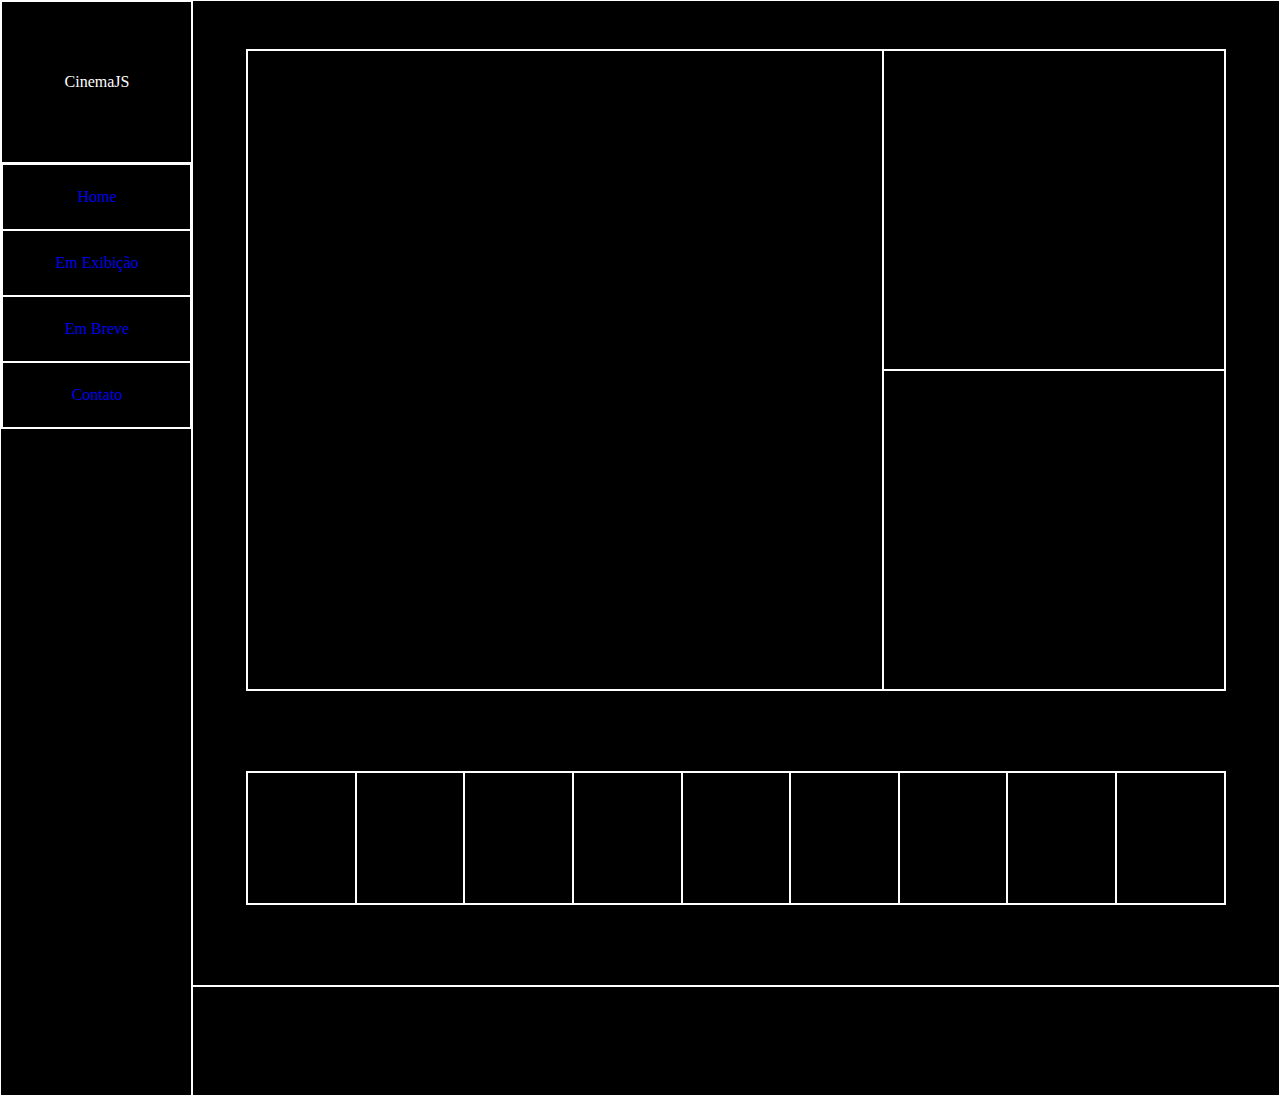
==== index.html @ 4b7ba37e "task-002/1:feat: Creation of index, styling initial layout" ====
<!DOCTYPE html>
<html lang="pt-br">
<head>
    <meta charset="UTF-8">
    <meta http-equiv="X-UA-Compatible" content="IE=edge">
    <meta name="viewport" content="width=device-width, initial-scale=1.0">
    <title>Home | Cinema</title>
    <link rel="stylesheet" href="./app/assets/css/base/reset.css">
    <link rel="stylesheet" href="./app/assets/css/base/style.css">
    <link rel="stylesheet" href="./app/assets/css/header.css">
    <link rel="stylesheet" href="./app/assets/css/main.css">
    <link rel="stylesheet" href="./app/assets/css/footer.css">
</head>
<body>
    <header class="cabecalho container">
        <h1 class="cabecalho__titulo container">CinemaJS</h1>
        <nav class="cabecalho__menu container">
            <a class="cabecalho__menu--item container" href="#">Home</a>
            <a class="cabecalho__menu--item container" href="#">Em Exibição</a>
            <a class="cabecalho__menu--item container" href="#">Em Breve</a>
            <a class="cabecalho__menu--item container" href="#">Contato</a>
        </nav>
    </header>
    <main class="principal container">
        <section class="principal__destaques container">
                <a class="principal__destaques--filme container" href="#"></a>
                <a class="principal__destaques--filme container" href="#"></a>
                <a class="principal__destaques--filme container" href="#"></a>
        </section>
        <section class="principal__exibicao container">
            <a class="principal__exibicao--filme container" href="#"></a>
            <a class="principal__exibicao--filme container" href="#"></a>
            <a class="principal__exibicao--filme container" href="#"></a>
            <a class="principal__exibicao--filme container" href="#"></a>
            <a class="principal__exibicao--filme container" href="#"></a>
            <a class="principal__exibicao--filme container" href="#"></a>
            <a class="principal__exibicao--filme container" href="#"></a>
            <a class="principal__exibicao--filme container" href="#"></a>
            <a class="principal__exibicao--filme container" href="#"></a>
        </section>
        <section class="principal__promocao">
        </section>
        <section class="principal__marketing">

        </section>
    </main>
    <footer class="rodape container">

    </footer>
</body>
</html>
---- app/assets/css/base/style.css ----
:root {

    
}

.container {
    border: 1px solid white;
}

body {

    display: grid;
    grid-template-areas: 
        "cabecalho""pagina"
        "rodape"
    ;

    grid-template-rows: 90% 10%;
    grid-template-columns: 15% 85%;

    width: 100vw;
    height: 100%;

    color: white;
    background: black;
}
---- app/assets/css/header.css ----
.cabecalho {

    grid-area: cabecalho;
    grid-column: 1 / 2;
    grid-row: 1 / 3;

    display: flex;
    flex-direction: column;
}

    .cabecalho__titulo {

        display: flex;
        align-items: center;
        justify-content: center;

        width: 100%;
        height: 10rem;
    }

    .cabecalho__menu {

        display: flex;
        flex-direction: column;
    }

        .cabecalho__menu--item {
            
            display: flex;
            align-items: center;
            justify-content: center;
            
            width: 100%;
            height: 4rem;

            text-decoration: none;
        }
---- app/assets/css/main.css ----
.principal {

    display: flex;
    align-items: center;
    flex-direction: column;

    grid-area: pagina;
    
    grid-column: 2 / 3; 
    grid-row: 1 / 2;

    padding-top: 3rem;
}

    .principal__destaques {

        display: grid;
        grid-template-columns: 65% 35%;
        grid-template-rows: 20rem 20rem;

        margin-bottom: 5rem;
        width: 90%;
    }

        .principal__destaques--filme:nth-child(1) {
            grid-column: 1 / 2;
            grid-row: 1 / 4;

        }

    .principal__exibicao {
        
        display: flex;

        margin-bottom: 5rem;
        width: 90%;
        height: 15rem;
    }

        .principal__exibicao--filme {

            width: 15%;
        }
---- app/assets/css/footer.css ----
.rodape {

    grid-area: rodape;
    grid-column: 2 / 3;
    grid-row: 2 / 3;
}
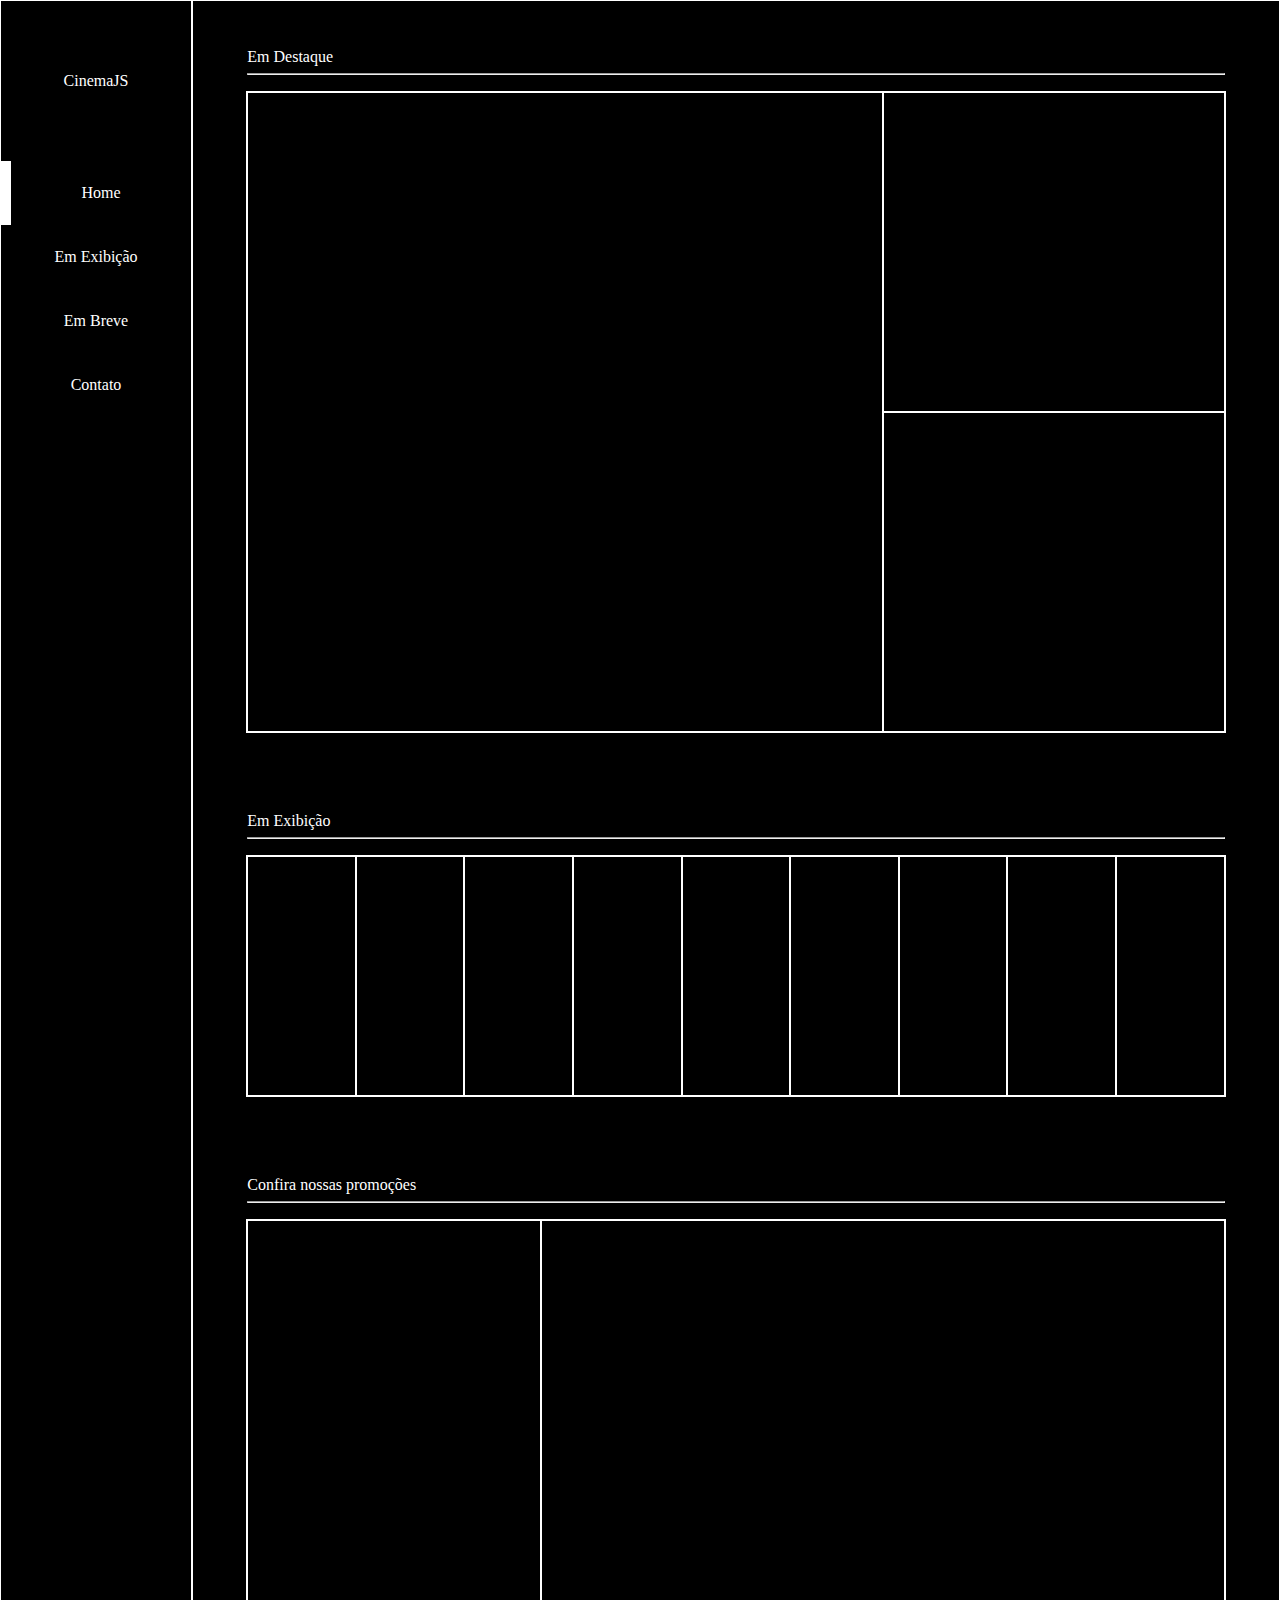
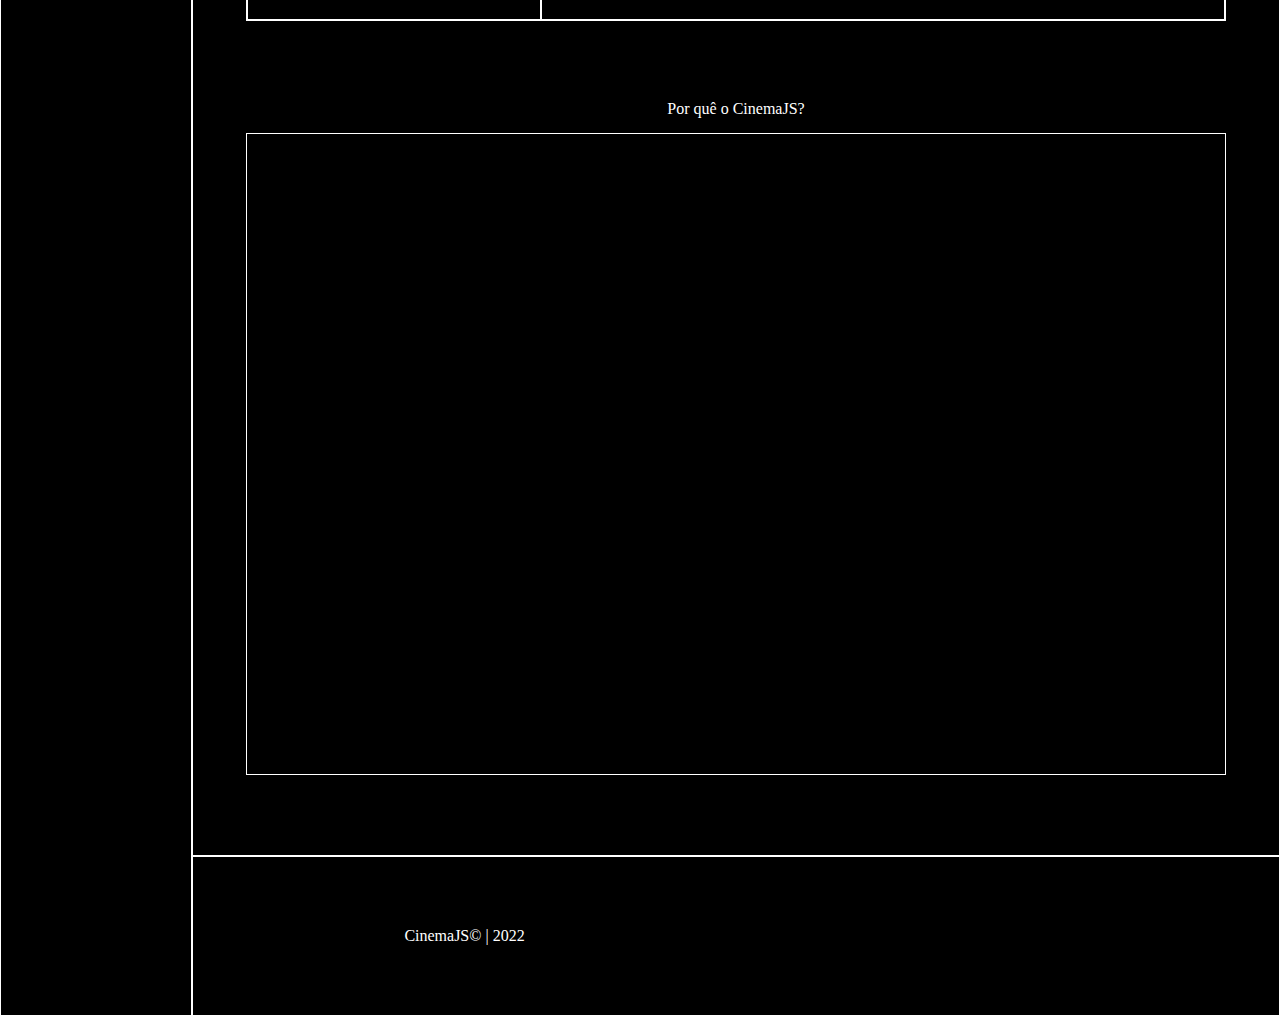
==== commit c09dabad: "task-002/2:feat: Finishing initial layout" ====
--- a/index.html
+++ b/index.html
@@ -13,20 +13,28 @@
 </head>
 <body>
     <header class="cabecalho container">
-        <h1 class="cabecalho__titulo container">CinemaJS</h1>
-        <nav class="cabecalho__menu container">
-            <a class="cabecalho__menu--item container" href="#">Home</a>
-            <a class="cabecalho__menu--item container" href="#">Em Exibição</a>
-            <a class="cabecalho__menu--item container" href="#">Em Breve</a>
-            <a class="cabecalho__menu--item container" href="#">Contato</a>
+        <h1 class="cabecalho__titulo">CinemaJS</h1>
+        <nav class="cabecalho__menu">
+            <a class="cabecalho__menu--item  active" href="#">Home</a>
+            <a class="cabecalho__menu--item" href="#">Em Exibição</a>
+            <a class="cabecalho__menu--item" href="#">Em Breve</a>
+            <a class="cabecalho__menu--item" href="#">Contato</a>  
         </nav>
     </header>
     <main class="principal container">
+        <div class="principal__titulo">
+            <h2 class="principal__titulo--titulo">Em Destaque</h2>
+            <hr class="principal__titulo--linha">
+        </div>
         <section class="principal__destaques container">
-                <a class="principal__destaques--filme container" href="#"></a>
-                <a class="principal__destaques--filme container" href="#"></a>
-                <a class="principal__destaques--filme container" href="#"></a>
+            <a class="principal__destaques--filme container" href="#"></a>
+            <a class="principal__destaques--filme container" href="#"></a>
+            <a class="principal__destaques--filme container" href="#"></a>
         </section>
+        <div class="principal__titulo">
+            <h2 class="principal__titulo">Em Exibição</h2>
+            <hr class="principal__linha">
+        </div>
         <section class="principal__exibicao container">
             <a class="principal__exibicao--filme container" href="#"></a>
             <a class="principal__exibicao--filme container" href="#"></a>
@@ -38,14 +46,24 @@
             <a class="principal__exibicao--filme container" href="#"></a>
             <a class="principal__exibicao--filme container" href="#"></a>
         </section>
-        <section class="principal__promocao">
+        <div class="principal__titulo">
+            <h2 class="principal__titulo">Confira nossas promoções</h2>
+            <hr class="principal__linha">
+        </div>
+        <section class="principal__promocao container">
+            <div class="principal__promocao___img container"></div>
+            <div class="principal__promocao___btn container"></div>
         </section>
-        <section class="principal__marketing">
-
+        <div class="principal__titulo">
+            <h2 class="principal__titulo centralizado">Por quê o CinemaJS?</h2>
+        </div>
+        <section class="principal__marketing container">
         </section>
     </main>
     <footer class="rodape container">
-
+        <h3 class="rodape__logo">CinemaJS&copy;&nbsp;|&nbsp;2022</h3>
+        <div class="rodape__contatos">
+        </div>
     </footer>
 </body>
 </html>--- a/app/assets/css/base/style.css
+++ b/app/assets/css/base/style.css
@@ -7,15 +7,26 @@
     border: 1px solid white;
 }
 
+.active {
+            
+    border-left: 10px solid white;
+}
+
+.centralizado {
+    margin: 0 auto;
+    text-align: center;
+}
+
 body {
 
     display: grid;
     grid-template-areas: 
-        "cabecalho""pagina"
-        "rodape"
+        "cabecalho"
+                "pagina"
+                "rodape"
     ;
 
-    grid-template-rows: 90% 10%;
+    grid-template-rows: auto 10rem;
     grid-template-columns: 15% 85%;
 
     width: 100vw;
--- a/app/assets/css/header.css
+++ b/app/assets/css/header.css
@@ -34,4 +34,8 @@
             height: 4rem;
 
             text-decoration: none;
+
+            color: white;
+
+            box-sizing: border-box;
         }--- a/app/assets/css/main.css
+++ b/app/assets/css/main.css
@@ -11,6 +11,12 @@
 
     padding-top: 3rem;
 }
+
+    .principal__titulo {
+        
+        width: 90%;
+        margin-bottom: 0.5rem;
+    }
 
     .principal__destaques {
 
@@ -40,4 +46,32 @@
         .principal__exibicao--filme {
 
             width: 15%;
-        }+        }
+
+    .principal__promocao {
+
+        display: flex;
+
+        height: 25rem;
+        width: 90%;
+
+        margin-bottom: 5rem;
+    }
+
+        .principal__promocao___img {
+
+            width: 30%;
+        }
+        
+        .principal__promocao___btn {
+            
+            width: 70%;
+        }
+
+    .principal__marketing {
+
+        width: 90%;
+        height: 40rem;
+
+        margin-bottom: 5rem;
+    }--- a/app/assets/css/footer.css
+++ b/app/assets/css/footer.css
@@ -1,6 +1,17 @@
 .rodape {
+
+    display: flex;
 
     grid-area: rodape;
     grid-column: 2 / 3;
     grid-row: 2 / 3;
-}+}
+
+    .rodape__logo {
+
+        display: flex;
+        align-items: center;
+        justify-content: center;
+        width: 50%;
+        height: 100%;
+    }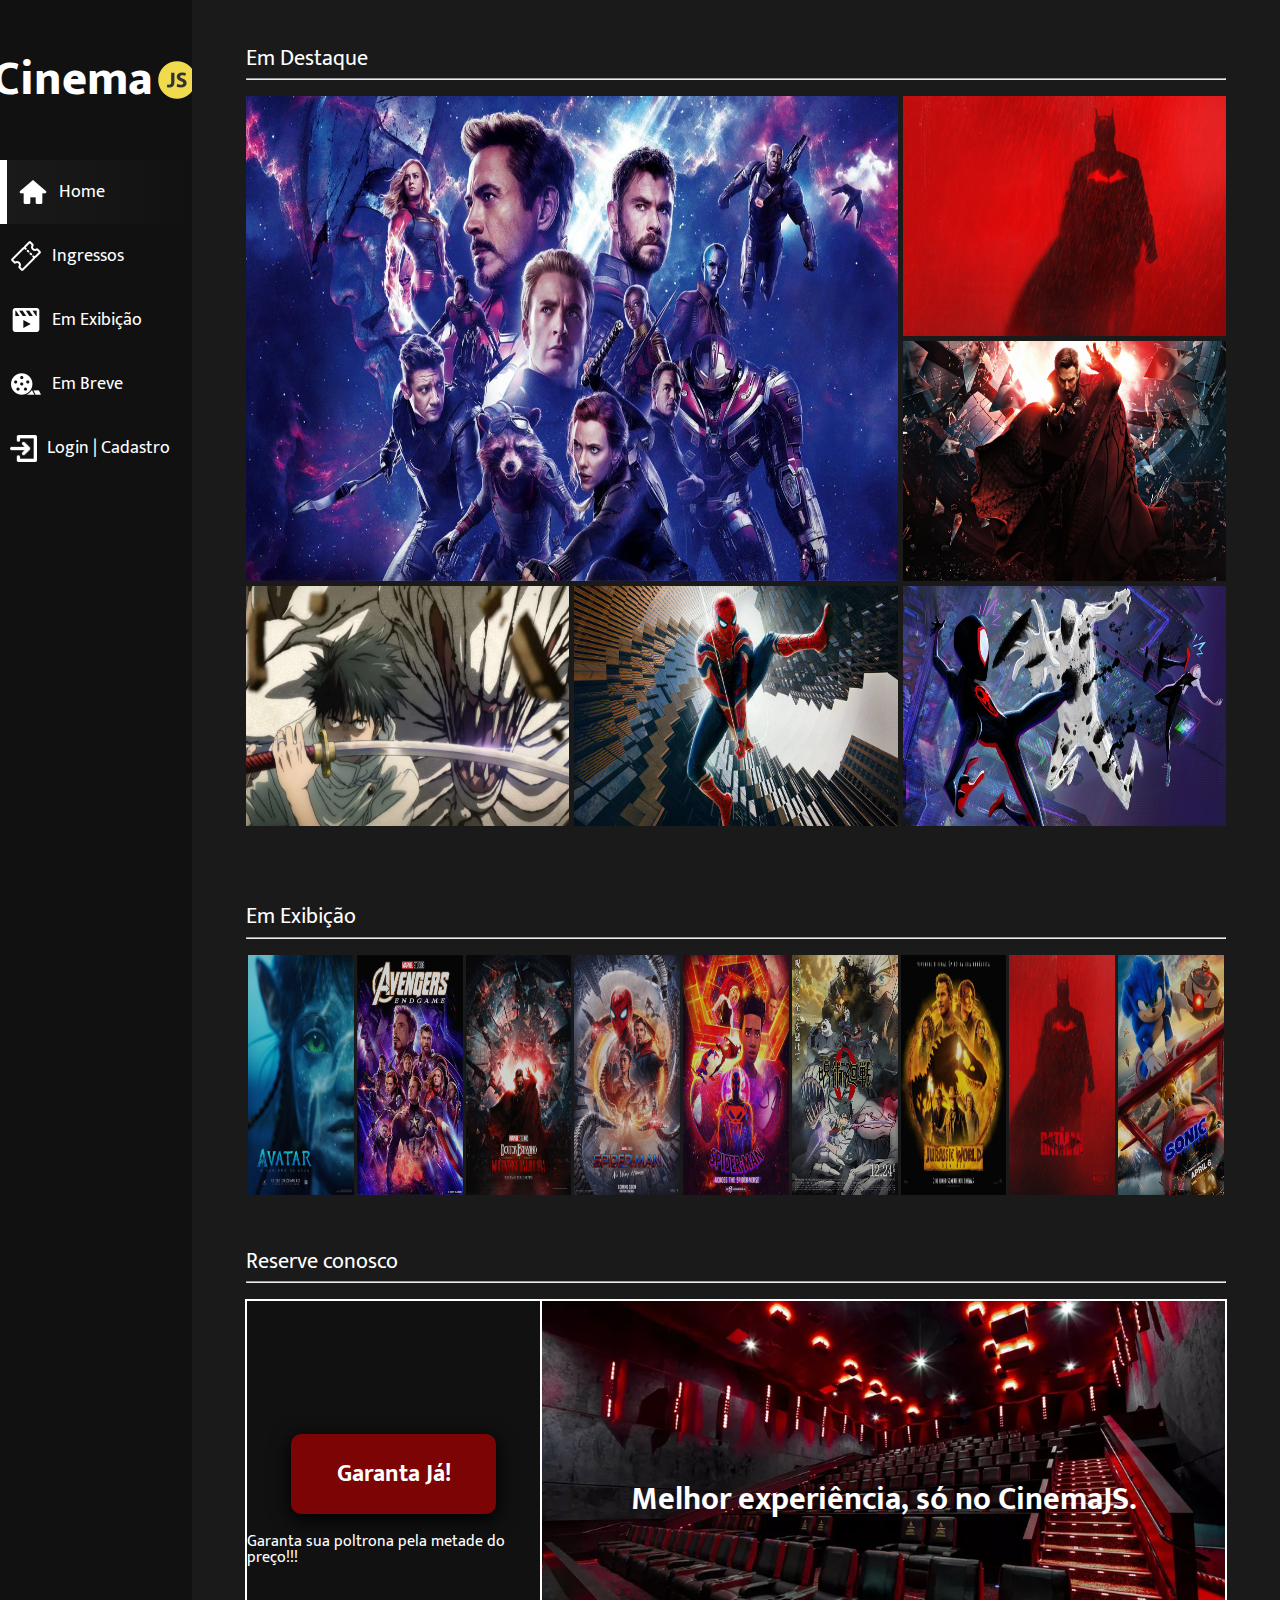
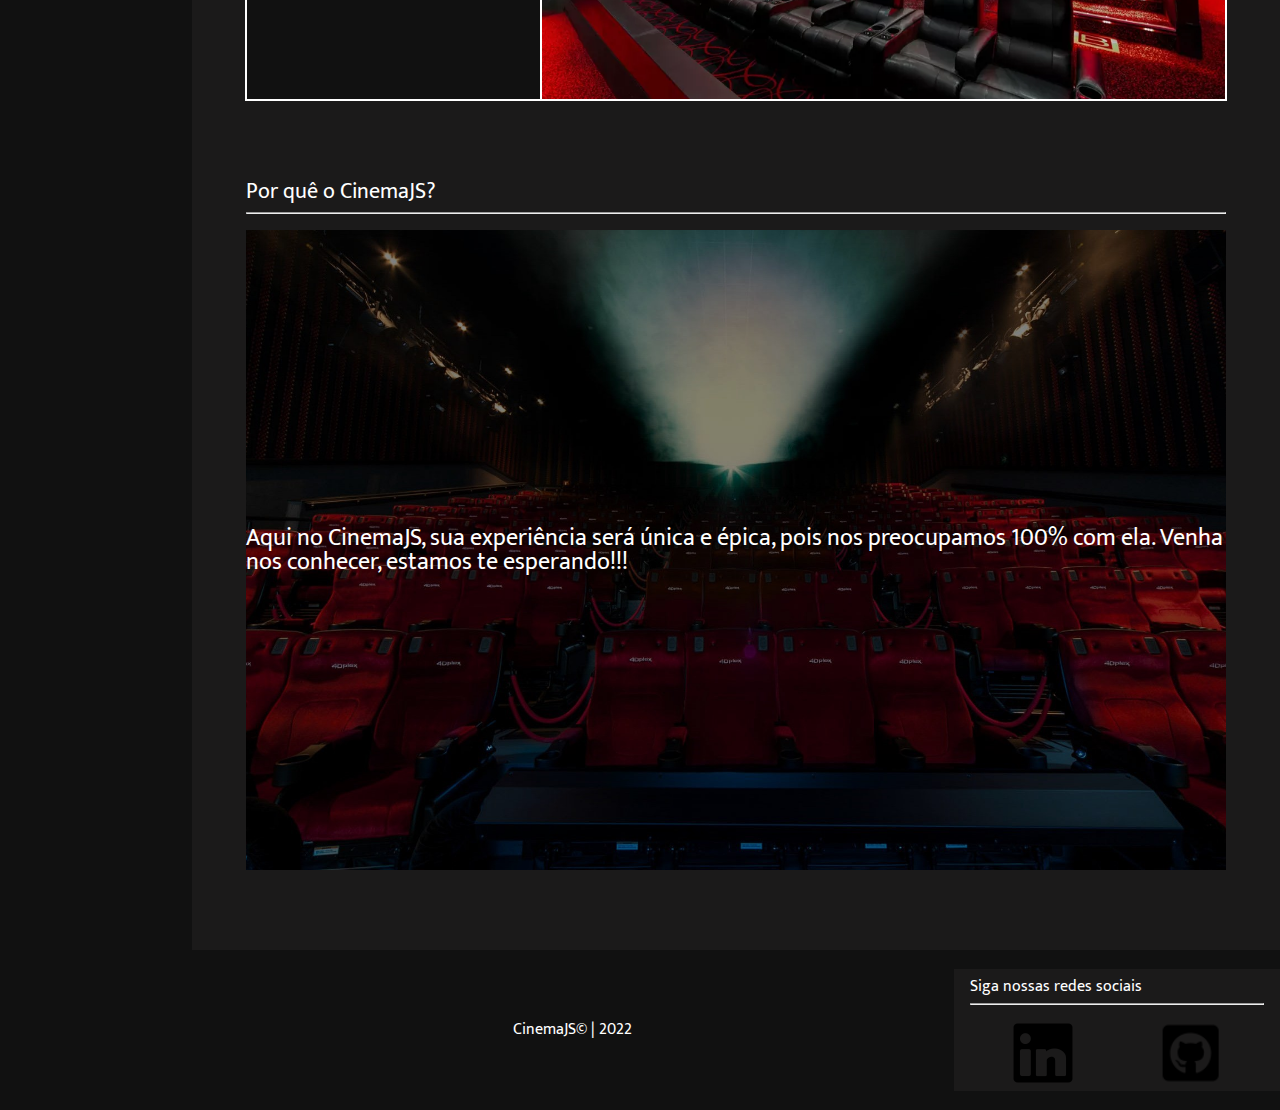
==== commit c545549f: "task-0004:build: using the atomic methodology" ====
--- a/index.html
+++ b/index.html
@@ -4,65 +4,117 @@
     <meta charset="UTF-8">
     <meta http-equiv="X-UA-Compatible" content="IE=edge">
     <meta name="viewport" content="width=device-width, initial-scale=1.0">
-    <title>Home | Cinema</title>
+    <title>Home | CinemaJS</title>
     <link rel="stylesheet" href="./app/assets/css/base/reset.css">
+    <link rel="stylesheet" href="./app/assets/css/base/root.css">
     <link rel="stylesheet" href="./app/assets/css/base/style.css">
     <link rel="stylesheet" href="./app/assets/css/header.css">
     <link rel="stylesheet" href="./app/assets/css/main.css">
     <link rel="stylesheet" href="./app/assets/css/footer.css">
 </head>
 <body>
-    <header class="cabecalho container">
-        <h1 class="cabecalho__titulo">CinemaJS</h1>
+    <header class="cabecalho">
+        <h1 class="cabecalho__titulo">Cinema<img src="app/assets/img/js.png" alt=""></h1>
         <nav class="cabecalho__menu">
-            <a class="cabecalho__menu--item  active" href="#">Home</a>
-            <a class="cabecalho__menu--item" href="#">Em Exibição</a>
-            <a class="cabecalho__menu--item" href="#">Em Breve</a>
-            <a class="cabecalho__menu--item" href="#">Contato</a>  
+            <a class="cabecalho__menu--item active" href="#"><i></i>Home</a>
+            <a class="cabecalho__menu--item" href="./tickets.html"><i></i>Ingressos</a>
+            <a class="cabecalho__menu--item" href="./exhibition.html"><i></i>Em Exibição</a>
+            <a class="cabecalho__menu--item" href="./coming-soon.html"><i></i>Em Breve</a> 
+            <a class="cabecalho__menu--item" href="./login.html"><i></i>Login | Cadastro</a>
         </nav>
     </header>
-    <main class="principal container">
+    <main class="principal">
         <div class="principal__titulo">
             <h2 class="principal__titulo--titulo">Em Destaque</h2>
             <hr class="principal__titulo--linha">
         </div>
-        <section class="principal__destaques container">
-            <a class="principal__destaques--filme container" href="#"></a>
-            <a class="principal__destaques--filme container" href="#"></a>
-            <a class="principal__destaques--filme container" href="#"></a>
+        <section class="principal__destaques">
+            <a class="principal__destaques--filme" href="#">
+                <img src="app/assets/img/banners/Avengers-Endgame-Banner-2.jpeg" alt="">
+            </a>
+            <a class="principal__destaques--filme" href="#">
+                <img src="app/assets/img/banners/the-batman.jpeg" alt="">
+            </a>
+            <a class="principal__destaques--filme" href="#">
+                <img src="app/assets/img/banners/doutor-estranho.jpeg" alt="">
+            </a>
+            <a class="principal__destaques--filme" href="#">
+                <img src="app/assets/img/banners/Jujutsu-Kaisen-0.jpeg" alt="">
+            </a>
+            <a class="principal__destaques--filme" href="#">
+                <img src="app/assets/img/banners/homem-aranha-sem-volta-para-casa.jpeg" alt="">
+            </a>
+            <a class="principal__destaques--filme" href="#">
+                <img src="app/assets/img/banners/ha_atraves.jpeg" alt="">
+            </a>
         </section>
         <div class="principal__titulo">
-            <h2 class="principal__titulo">Em Exibição</h2>
+            <h2 class="principal__titulo--titulo">Em Exibição</h2>
             <hr class="principal__linha">
         </div>
-        <section class="principal__exibicao container">
-            <a class="principal__exibicao--filme container" href="#"></a>
-            <a class="principal__exibicao--filme container" href="#"></a>
-            <a class="principal__exibicao--filme container" href="#"></a>
-            <a class="principal__exibicao--filme container" href="#"></a>
-            <a class="principal__exibicao--filme container" href="#"></a>
-            <a class="principal__exibicao--filme container" href="#"></a>
-            <a class="principal__exibicao--filme container" href="#"></a>
-            <a class="principal__exibicao--filme container" href="#"></a>
-            <a class="principal__exibicao--filme container" href="#"></a>
+        <section class="principal__exibicao">
+            <a class="principal__exibicao--filme" href="#">
+                <img src="app/assets/img/avatar-2.jpeg" alt="">
+            </a>
+            <a class="principal__exibicao--filme" href="#">
+                <img src="app/assets/img/avengers-endgame.jpeg" alt="">
+            </a>
+            <a class="principal__exibicao--filme" href="#">
+                <img src="app/assets/img/doutor-estranho.jpeg" alt="">
+            </a>
+            <a class="principal__exibicao--filme" href="#">
+                <img src="app/assets/img/homem-aranha-sem-volta-para-casa.jpeg" alt="">
+            </a>
+            <a class="principal__exibicao--filme" href="#">
+                <img src="app/assets/img/homem-aranha-atraves.jpeg" alt="">
+            </a>
+            <a class="principal__exibicao--filme" href="#">
+                <img src="app/assets/img/jujutsu-kaisen-0.jpeg" alt="">
+            </a>
+            <a class="principal__exibicao--filme" href="#">
+                <img src="app/assets/img/jurassic-world-dominio.jpeg" alt="">
+            </a>
+            <a class="principal__exibicao--filme" href="#">
+                <img src="app/assets/img/the-batman.jpeg" alt="">
+            </a>
+            <a class="principal__exibicao--filme" href="#">
+                <img src="app/assets/img/sonic-2.jpeg" alt="">
+            </a>
         </section>
         <div class="principal__titulo">
-            <h2 class="principal__titulo">Confira nossas promoções</h2>
+            <h2 class="principal__titulo--titulo">Reserve conosco</h2>
             <hr class="principal__linha">
         </div>
         <section class="principal__promocao container">
-            <div class="principal__promocao___img container"></div>
-            <div class="principal__promocao___btn container"></div>
+            <div class="principal__promocao___btn container">
+                <a class="principal__promocao___btn--btn" href="#">Garanta Já!</a>
+                <p>Garanta sua poltrona pela metade do preço!!!</p>
+            </div>
+            <div class="principal__promocao___img container">
+                <p>Melhor experiência, só no CinemaJS.</p>
+            </div>
         </section>
         <div class="principal__titulo">
-            <h2 class="principal__titulo centralizado">Por quê o CinemaJS?</h2>
+            <h2 class="principal__titulo--titulo centralizado">Por quê o CinemaJS?</h2>
+            <hr class="principal__linha">
         </div>
-        <section class="principal__marketing container">
+        <section class="principal__marketing">
+            <p>
+                Aqui no CinemaJS, sua experiência será única e épica, pois nos preocupamos 100% com ela. Venha nos conhecer, estamos te esperando!!!
+            </p>
         </section>
     </main>
-    <footer class="rodape container">
+    <footer class="rodape">
         <h3 class="rodape__logo">CinemaJS&copy;&nbsp;|&nbsp;2022</h3>
-        <div class="rodape__contatos">
+        <div class="rodape__links">
+            <div class="principal__titulo">
+                <h4 class="principal__titulo--links">Siga nossas redes sociais</h4>
+                <hr class="principal__linha">
+            </div>
+            <div class="rodape__links--links">
+                <a class="rodape__links--icon" href="https://www.linkedin.com/in/lucas-guilherme-ramos-piovesan-21154217b/" target="_blank"></a>
+                <a class="rodape__links--icon" href="https://github.com/LucasGRPiovesan/CinemaJS" target="_blank"></a>
+            </div>
         </div>
     </footer>
 </body>
--- a/app/assets/css/base/root.css
+++ b/app/assets/css/base/root.css
@@ -0,0 +1,15 @@
+@charset "UTF-8";
+
+@import url('https://fonts.googleapis.com/css2?family=Mukta:wght@200;400;700;800&display=swap');
+
+:root {
+
+    --fonte-base: 'Mukta', sans-serif;
+
+    --color-background-base: #1b1a1a; 
+    --color-background-btn-red: #7c0404;
+    --color-background-container: #111111;
+    --color-font-base: #ffffff;
+
+    --shadow-click: 0px 5px 20px 1px #000000;
+}
--- a/app/assets/css/base/style.css
+++ b/app/assets/css/base/style.css
@@ -1,15 +1,11 @@
-:root {
-
-    
-}
-
 .container {
     border: 1px solid white;
 }
 
 .active {
             
-    border-left: 10px solid white;
+    border-left: 7px solid white;
+    background-image: linear-gradient(to right, #1b1a1a, #111111);
 }
 
 .centralizado {
@@ -17,21 +13,52 @@
     text-align: center;
 }
 
+.circle {
+
+    border-radius: 100%;
+}
+
 body {
 
     display: grid;
     grid-template-areas: 
-        "cabecalho"
-                "pagina"
-                "rodape"
+        "cabecalho""pagina"
+                    "rodape"
     ;
 
     grid-template-rows: auto 10rem;
     grid-template-columns: 15% 85%;
 
-    width: 100vw;
+    width: 100%;
     height: 100%;
 
+    font-family: var(--fonte-base);
+    color: var(--color-font-base);
+    background: var(--color-background-base);
+}
+
+input {
+
+    border: none;
+    background: none;
     color: white;
-    background: black;
+    border-bottom: 0.1px solid white;
+    width: 100%;
+    cursor: pointer;
 }
+
+select {
+
+    background: none;
+    color: white;
+    border: none;
+    border-bottom: 1px solid white;
+    width: 50px;
+    font-size: 1rem;
+}
+
+option {
+
+    background: #111111;
+    border: none;
+}
--- a/app/assets/css/header.css
+++ b/app/assets/css/header.css
@@ -6,6 +6,7 @@
 
     display: flex;
     flex-direction: column;
+    background: var(--color-background-container);
 }
 
     .cabecalho__titulo {
@@ -13,6 +14,9 @@
         display: flex;
         align-items: center;
         justify-content: center;
+
+        font-size: 3rem;
+        font-weight: 800;
 
         width: 100%;
         height: 10rem;
@@ -25,17 +29,58 @@
     }
 
         .cabecalho__menu--item {
-            
+
             display: flex;
             align-items: center;
-            justify-content: center;
+            justify-content: flex-start;
             
             width: 100%;
             height: 4rem;
+            font-size: 1.1rem;
 
             text-decoration: none;
 
             color: white;
 
             box-sizing: border-box;
+        }
+
+            .cabecalho__menu--item i {
+
+                filter: invert(100%);
+                margin: 0px 10px;
+            }
+
+            .cabecalho__menu--item:nth-child(1) i {
+
+                content: url('../../assets/img/icons/home_icon.png');
+            }
+
+            .cabecalho__menu--item:nth-child(2) i {
+
+                content: url('../../assets/img/icons/ticket_outline_icon.png');
+                height: 32px;
+            }
+
+            .cabecalho__menu--item:nth-child(3) i {
+
+                content: url('../../assets/img/icons/movie_play_icon.png');
+                height: 32px;
+            }
+
+            .cabecalho__menu--item:nth-child(4) i {
+
+                content: url('../../assets/img/icons/cinema_film_movie_multimedia_video_icon.png');
+            }
+
+            .cabecalho__menu--item:nth-child(5) i {
+
+                content: url('../../assets/img/icons/access_enter_input_login_sign\ in_icon.png');
+                height: 27px;
+            }
+        
+        .cabecalho__menu--item:hover {
+            
+            cursor: pointer;
+            background-image: linear-gradient(to right, var(--color-background-base), var(--color-background-container));
         }--- a/app/assets/css/main.css
+++ b/app/assets/css/main.css
@@ -10,42 +10,106 @@
     grid-row: 1 / 2;
 
     padding-top: 3rem;
+    background: var(--color-background-base);
 }
 
     .principal__titulo {
-        
+                
         width: 90%;
         margin-bottom: 0.5rem;
     }
+    
+        .principal__titulo--titulo {
+        
+            display: flex;
+
+            font-weight: 400;
+            font-size: 1.4rem;
+        }
 
     .principal__destaques {
 
         display: grid;
-        grid-template-columns: 65% 35%;
-        grid-template-rows: 20rem 20rem;
+        grid-template-columns: 33,33% 33,33% 33,33%;
+        grid-template-rows: 15rem 15rem 15rem;
 
+        grid-gap: 5px;
+        
         margin-bottom: 5rem;
         width: 90%;
     }
 
+        .principal__destaques--filme img {
+            
+            width: 100%;
+            height: 100%;
+        }
+
+        .principal__destaques--filme:hover {
+
+            opacity: 0.8;
+        }
+    
         .principal__destaques--filme:nth-child(1) {
+            grid-column: 1 / 3;
+            grid-row: 1 / 3;
+        }
+
+        .principal__destaques--filme:nth-child(2) {
+            grid-column: 3 / 4;
+            grid-row: 1 / 2;
+        }
+
+        .principal__destaques--filme:nth-child(3) {
+            grid-column: 3 / 4;
+            grid-row: 2 / 3;
+        }
+
+        .principal__destaques--filme:nth-child(4) {
             grid-column: 1 / 2;
-            grid-row: 1 / 4;
+            grid-row: 3 / 4;
+        }
 
+        .principal__destaques--filme:nth-child(5) {
+            grid-column: 2 / 3;
+            grid-row: 3 / 4;
+        }
+
+        .principal__destaques--filme:nth-child(6) {
+            grid-column: 3 / 4;
+            grid-row: 3 / 4;
         }
 
     .principal__exibicao {
         
         display: flex;
 
-        margin-bottom: 5rem;
+        margin-bottom: 3.5rem;
         width: 90%;
         height: 15rem;
     }
 
         .principal__exibicao--filme {
 
-            width: 15%;
+            opacity: 0.8;
+            width: 160px;
+            height: 100%;
+            transition: 0.2s ease-in-out;
+
+            margin: 0 1.5px;
+        }
+        
+        .principal__exibicao--filme img {
+            
+            width: 100%;
+            height: 100%;
+        }
+        
+        .principal__exibicao--filme:hover {
+            
+            box-shadow: var(--shadow-click);
+            margin-top: -5px;
+            opacity: 1;
         }
 
     .principal__promocao {
@@ -57,21 +121,72 @@
 
         margin-bottom: 5rem;
     }
+        
+        .principal__promocao___btn {
+
+            display: flex;
+            align-items: center;
+            justify-content: center;
+
+            flex-direction: column;
+            background: var(--color-background-container);
+            
+            width: 30%;
+        }
+
+            .principal__promocao___btn--btn {
+
+                display: flex;
+                align-items: center;
+                justify-content: center;
+
+                text-decoration: none;
+                color: white;
+                background-color: var(--color-background-btn-red);
+                font-weight: 700;
+                font-size: 1.5rem;
+
+                height: 5rem;
+                border-radius: 10px;
+                width: 70%;
+
+                margin-bottom: 20px;
+                box-shadow: var(--shadow-click);
+            }
+            
+            .principal__promocao___btn--btn:hover {
+                
+                margin-top: 1px;
+                box-shadow: 0px 0px 0px 0px;
+            }
 
         .principal__promocao___img {
 
-            width: 30%;
-        }
-        
-        .principal__promocao___btn {
-            
+            display: flex;
+            align-items: center;
+            justify-content: center;
+            font-weight: 700;
+            font-size: 2rem;
+
+            background: url('../img/banner-image-reduzida.jpeg') center/ cover no-repeat;
+
             width: 70%;
         }
 
     .principal__marketing {
 
+        display: flex;
+        align-items: center;
+        justify-content: center;
+
+        background: url('../img/banners/cinemaSobre.jpg') center/ cover no-repeat;
+
         width: 90%;
         height: 40rem;
 
         margin-bottom: 5rem;
-    }+    }
+
+        .principal__marketing p {
+            font-size: 1.5rem;
+        }--- a/app/assets/css/footer.css
+++ b/app/assets/css/footer.css
@@ -5,6 +5,8 @@
     grid-area: rodape;
     grid-column: 2 / 3;
     grid-row: 2 / 3;
+
+    background: var(--color-background-container);
 }
 
     .rodape__logo {
@@ -12,6 +14,41 @@
         display: flex;
         align-items: center;
         justify-content: center;
-        width: 50%;
+        width: 70%;
         height: 100%;
-    }+    }
+
+    .rodape__links {
+
+        align-self: center;
+
+        display: flex;
+        align-items: center;
+        flex-direction: column;
+
+        padding-top: 10px;
+
+        width: 30%;
+        height: 70%;
+        background: #1b1a1a;
+    }
+
+        .rodape__links--links {
+
+            width: 90%;
+
+            display: flex;
+            align-items: center;
+            justify-content: space-around;
+        }
+
+        .rodape__links--icon:nth-child(1) {
+
+            content: url('../../assets/img/linked_media_online_social_icon.png');
+        }
+
+        .rodape__links--icon:nth-child(2) {
+
+            content: url('../../assets/img/github_square_icon.png');
+            height: 4rem;
+        }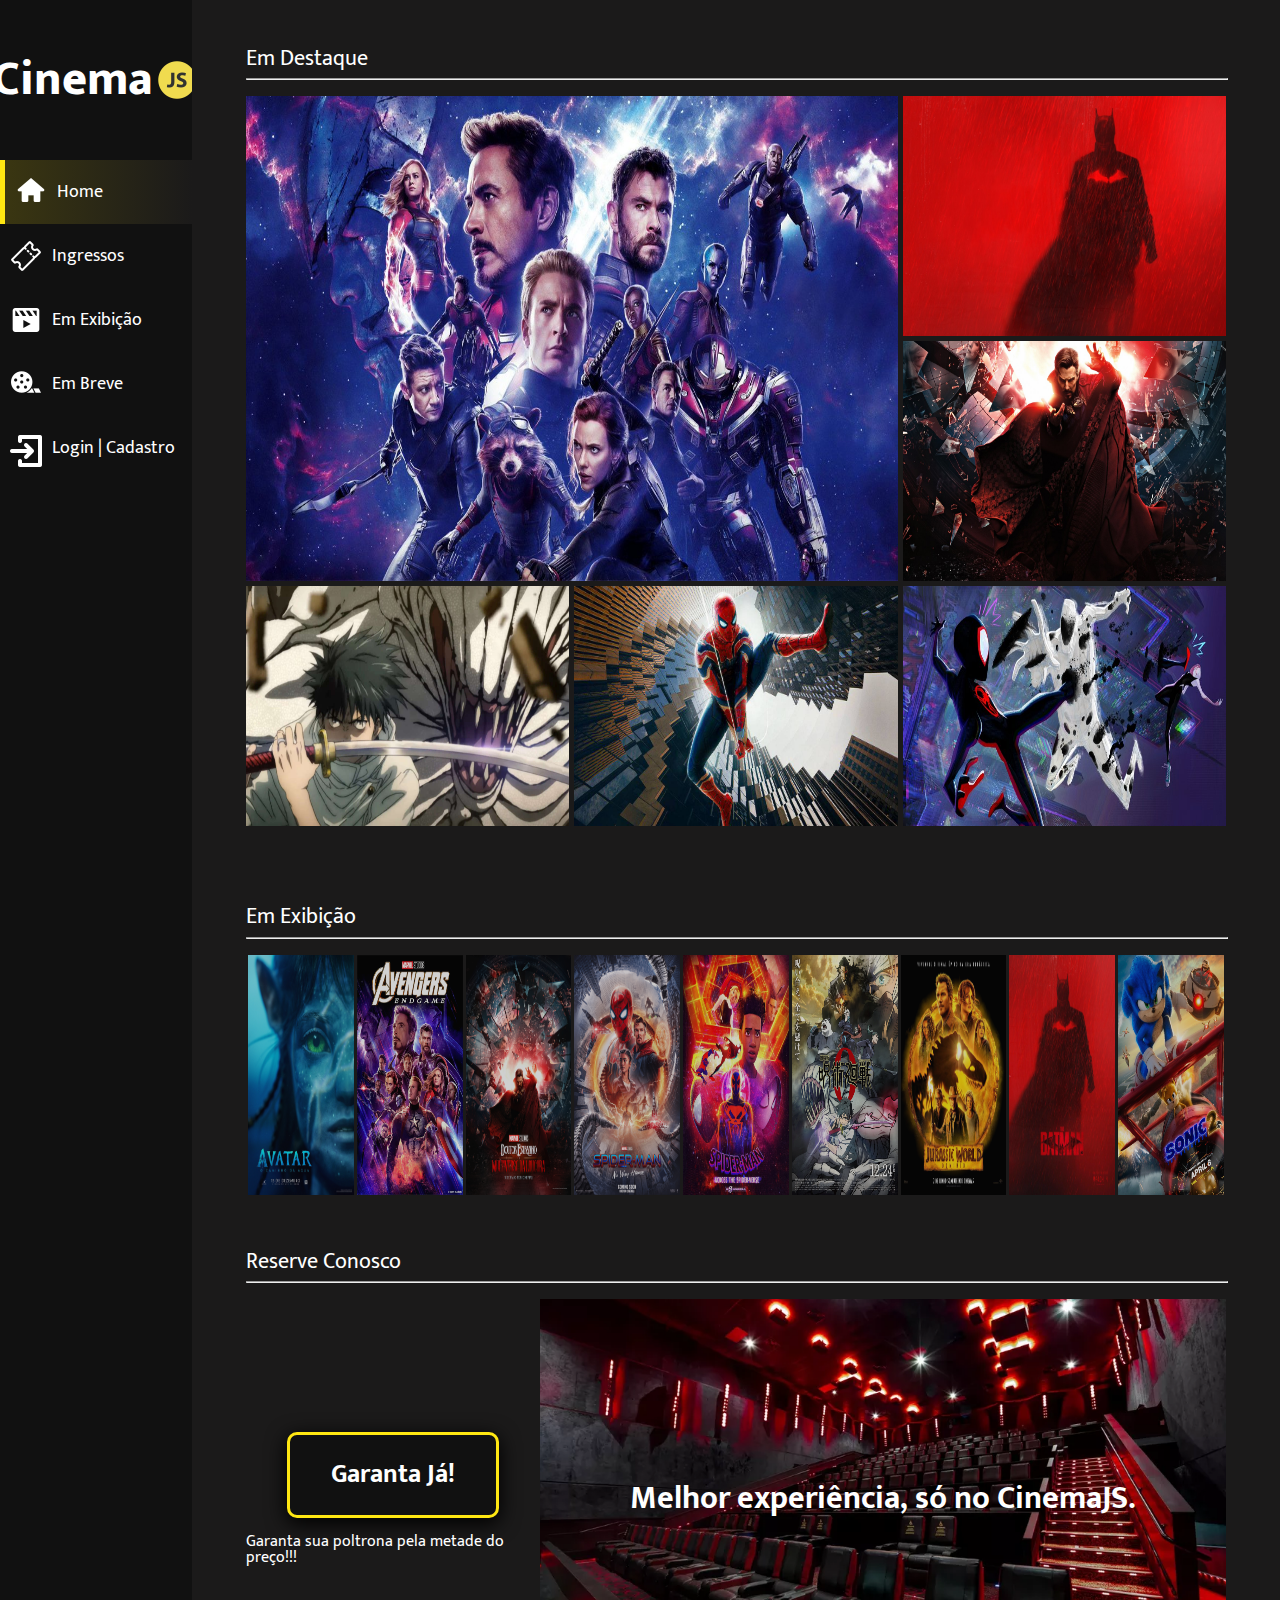
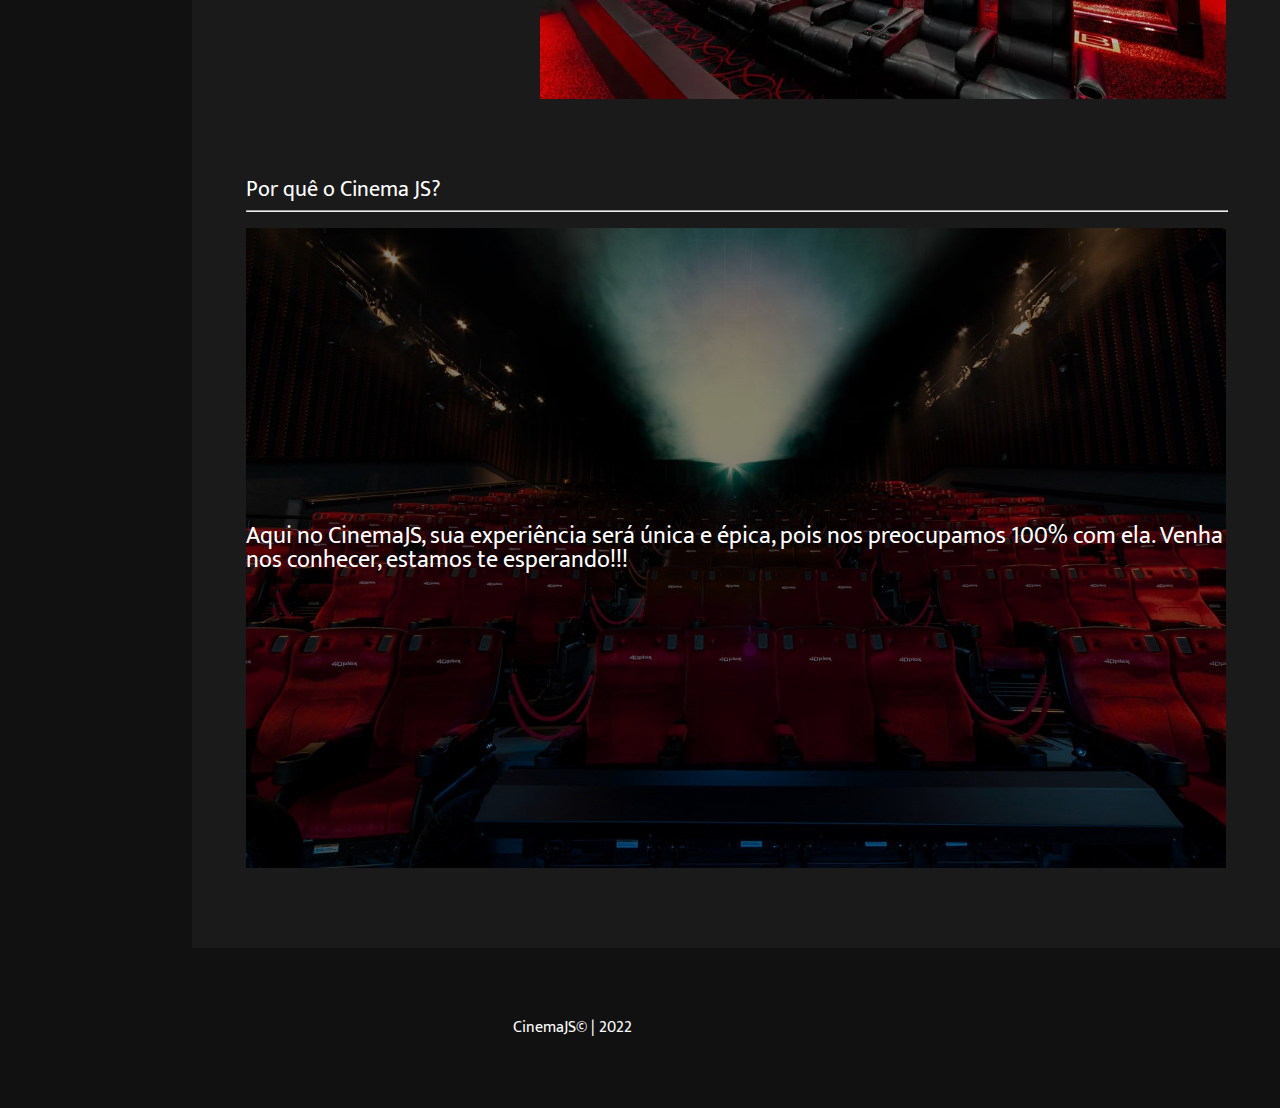
==== commit 14c2a220: "task-0004:refactor: refactoring using BEM pattern" ====
--- a/index.html
+++ b/index.html
@@ -13,90 +13,90 @@
     <link rel="stylesheet" href="./app/assets/css/footer.css">
 </head>
 <body>
-    <header class="cabecalho">
-        <h1 class="cabecalho__titulo">Cinema<img src="app/assets/img/js.png" alt=""></h1>
-        <nav class="cabecalho__menu">
-            <a class="cabecalho__menu--item active" href="#"><i></i>Home</a>
-            <a class="cabecalho__menu--item" href="./tickets.html"><i></i>Ingressos</a>
-            <a class="cabecalho__menu--item" href="./exhibition.html"><i></i>Em Exibição</a>
-            <a class="cabecalho__menu--item" href="./coming-soon.html"><i></i>Em Breve</a> 
-            <a class="cabecalho__menu--item" href="./login.html"><i></i>Login | Cadastro</a>
+    <header class="base-header">
+        <h1 class="base-header__title">Cinema<img src="./app/assets/img/js.png" alt=""></h1>
+        <nav class="base-header__menu">
+            <a class="base-header__menu--item active" href="#">Home</a>
+            <a class="base-header__menu--item" href="./tickets.html">Ingressos</a>
+            <a class="base-header__menu--item" href="./exhibition.html">Em Exibição</a>
+            <a class="base-header__menu--item" href="./coming-soon.html">Em Breve</a>
+            <a class="base-header__menu--item" href="./login.html">Login | Cadastro</a>
         </nav>
     </header>
     <main class="principal">
-        <div class="principal__titulo">
-            <h2 class="principal__titulo--titulo">Em Destaque</h2>
-            <hr class="principal__titulo--linha">
+        <div class="principal__section-header">
+            <h2 class="principal__section-header___title">Em Destaque</h2>
+            <hr class="principal__section-header___line">
         </div>
-        <section class="principal__destaques">
-            <a class="principal__destaques--filme" href="#">
-                <img src="app/assets/img/banners/Avengers-Endgame-Banner-2.jpeg" alt="">
+        <section class="principal__highlights">
+            <a class="principal__highlights___movie" href="#">
+                <img class="principal__highlights___movie--poster" src="app/assets/img/banners/Avengers-Endgame-Banner-2.jpeg" alt="">
             </a>
-            <a class="principal__destaques--filme" href="#">
-                <img src="app/assets/img/banners/the-batman.jpeg" alt="">
+            <a class="principal__highlights___movie" href="#">
+                <img class="principal__highlights___movie--poster" src="app/assets/img/banners/the-batman.jpeg" alt="">
             </a>
-            <a class="principal__destaques--filme" href="#">
-                <img src="app/assets/img/banners/doutor-estranho.jpeg" alt="">
+            <a class="principal__highlights___movie" href="#">
+                <img class="principal__highlights___movie--poster" src="app/assets/img/banners/doutor-estranho.jpeg" alt="">
             </a>
-            <a class="principal__destaques--filme" href="#">
-                <img src="app/assets/img/banners/Jujutsu-Kaisen-0.jpeg" alt="">
+            <a class="principal__highlights___movie" href="#">
+                <img class="principal__highlights___movie--poster" src="app/assets/img/banners/Jujutsu-Kaisen-0.jpeg" alt="">
             </a>
-            <a class="principal__destaques--filme" href="#">
-                <img src="app/assets/img/banners/homem-aranha-sem-volta-para-casa.jpeg" alt="">
+            <a class="principal__highlights___movie" href="#">
+                <img class="principal__highlights___movie--poster" src="app/assets/img/banners/homem-aranha-sem-volta-para-casa.jpeg" alt="">
             </a>
-            <a class="principal__destaques--filme" href="#">
-                <img src="app/assets/img/banners/ha_atraves.jpeg" alt="">
+            <a class="principal__highlights___movie" href="#">
+                <img class="principal__highlights___movie--poster" src="app/assets/img/banners/ha_atraves.jpeg" alt="">
             </a>
         </section>
-        <div class="principal__titulo">
-            <h2 class="principal__titulo--titulo">Em Exibição</h2>
-            <hr class="principal__linha">
+        <div class="principal__section-header">
+            <h2 class="principal__section-header___title">Em Exibição</h2>
+            <hr class="principal__section-header___line">
         </div>
-        <section class="principal__exibicao">
-            <a class="principal__exibicao--filme" href="#">
-                <img src="app/assets/img/avatar-2.jpeg" alt="">
+        <section class="principal__exhibition">
+            <a class="principal__exhibition___movie" href="#">
+                <img class="principal__exhibition___movie--poster" src="app/assets/img/avatar-2.jpeg" alt="">
             </a>
-            <a class="principal__exibicao--filme" href="#">
-                <img src="app/assets/img/avengers-endgame.jpeg" alt="">
+            <a class="principal__exhibition___movie" href="#">
+                <img class="principal__exhibition___movie--poster" src="app/assets/img/avengers-endgame.jpeg" alt="">
             </a>
-            <a class="principal__exibicao--filme" href="#">
-                <img src="app/assets/img/doutor-estranho.jpeg" alt="">
+            <a class="principal__exhibition___movie" href="#">
+                <img class="principal__exhibition___movie--poster" src="app/assets/img/doutor-estranho.jpeg" alt="">
             </a>
-            <a class="principal__exibicao--filme" href="#">
-                <img src="app/assets/img/homem-aranha-sem-volta-para-casa.jpeg" alt="">
+            <a class="principal__exhibition___movie" href="#">
+                <img class="principal__exhibition___movie--poster" src="app/assets/img/homem-aranha-sem-volta-para-casa.jpeg" alt="">
             </a>
-            <a class="principal__exibicao--filme" href="#">
-                <img src="app/assets/img/homem-aranha-atraves.jpeg" alt="">
+            <a class="principal__exhibition___movie" href="#">
+                <img class="principal__exhibition___movie--poster" src="app/assets/img/homem-aranha-atraves.jpeg" alt="">
             </a>
-            <a class="principal__exibicao--filme" href="#">
-                <img src="app/assets/img/jujutsu-kaisen-0.jpeg" alt="">
+            <a class="principal__exhibition___movie" href="#">
+                <img class="principal__exhibition___movie--poster" src="app/assets/img/jujutsu-kaisen-0.jpeg" alt="">
             </a>
-            <a class="principal__exibicao--filme" href="#">
-                <img src="app/assets/img/jurassic-world-dominio.jpeg" alt="">
+            <a class="principal__exhibition___movie" href="#">
+                <img class="principal__exhibition___movie--poster" src="app/assets/img/jurassic-world-dominio.jpeg" alt="">
             </a>
-            <a class="principal__exibicao--filme" href="#">
-                <img src="app/assets/img/the-batman.jpeg" alt="">
+            <a class="principal__exhibition___movie" href="#">
+                <img class="principal__exhibition___movie--poster" src="app/assets/img/the-batman.jpeg" alt="">
             </a>
-            <a class="principal__exibicao--filme" href="#">
-                <img src="app/assets/img/sonic-2.jpeg" alt="">
+            <a class="principal__exhibition___movie" href="#">
+                <img class="principal__exhibition___movie--poster" src="app/assets/img/sonic-2.jpeg" alt="">
             </a>
         </section>
-        <div class="principal__titulo">
-            <h2 class="principal__titulo--titulo">Reserve conosco</h2>
-            <hr class="principal__linha">
+        <div class="principal__section-header">
+            <h2 class="principal__section-header___title">Reserve Conosco</h2>
+            <hr class="principal__section-header___line">
         </div>
-        <section class="principal__promocao container">
-            <div class="principal__promocao___btn container">
-                <a class="principal__promocao___btn--btn" href="#">Garanta Já!</a>
+        <section class="principal__promotion">
+            <div class="principal__promotion___btn-field">
+                <a class="principal__promotion___btn-field--btn" href="#">Garanta Já!</a>
                 <p>Garanta sua poltrona pela metade do preço!!!</p>
             </div>
-            <div class="principal__promocao___img container">
+            <div class="principal__promotion___img">
                 <p>Melhor experiência, só no CinemaJS.</p>
             </div>
         </section>
-        <div class="principal__titulo">
-            <h2 class="principal__titulo--titulo centralizado">Por quê o CinemaJS?</h2>
-            <hr class="principal__linha">
+        <div class="principal__section-header">
+            <h2 class="principal__section-header___title">Por quê o Cinema JS?</h2>
+            <hr class="principal__section-header___line">
         </div>
         <section class="principal__marketing">
             <p>
@@ -104,17 +104,17 @@
             </p>
         </section>
     </main>
-    <footer class="rodape">
-        <h3 class="rodape__logo">CinemaJS&copy;&nbsp;|&nbsp;2022</h3>
-        <div class="rodape__links">
-            <div class="principal__titulo">
+    <footer class="base-footer">
+        <h3 class="base-footer__logo">CinemaJS&copy;&nbsp;|&nbsp;2022</h3>
+        <div class="base-footer__links">
+            <!--<div class="principal__titulo">
                 <h4 class="principal__titulo--links">Siga nossas redes sociais</h4>
                 <hr class="principal__linha">
             </div>
             <div class="rodape__links--links">
                 <a class="rodape__links--icon" href="https://www.linkedin.com/in/lucas-guilherme-ramos-piovesan-21154217b/" target="_blank"></a>
                 <a class="rodape__links--icon" href="https://github.com/LucasGRPiovesan/CinemaJS" target="_blank"></a>
-            </div>
+            </div>-->
         </div>
     </footer>
 </body>
--- a/app/assets/css/base/root.css
+++ b/app/assets/css/base/root.css
@@ -9,7 +9,9 @@
     --color-background-base: #1b1a1a; 
     --color-background-btn-red: #7c0404;
     --color-background-container: #111111;
+    --color-base: #ffe712;
     --color-font-base: #ffffff;
+    --color-font-btn: #111111;
 
     --shadow-click: 0px 5px 20px 1px #000000;
 }
--- a/app/assets/css/base/style.css
+++ b/app/assets/css/base/style.css
@@ -4,8 +4,8 @@
 
 .active {
             
-    border-left: 7px solid white;
-    background-image: linear-gradient(to right, #1b1a1a, #111111);
+    border-left: 5px solid var(--color-base);
+    background-image: linear-gradient(to right, #ffe7122c, var(--color-background-base));
 }
 
 .centralizado {
--- a/app/assets/css/header.css
+++ b/app/assets/css/header.css
@@ -1,36 +1,41 @@
-.cabecalho {
+.base-header, .base-header__title, .base-header__menu, .base-header__menu--item {
+
+    display: flex;
+}
+
+.base-header {
+    
+    background: var(--color-background-container);
+
+    flex-direction: column;
 
     grid-area: cabecalho;
     grid-column: 1 / 2;
     grid-row: 1 / 3;
-
-    display: flex;
-    flex-direction: column;
-    background: var(--color-background-container);
 }
 
-    .cabecalho__titulo {
+    .base-header__title {
 
-        display: flex;
         align-items: center;
-        justify-content: center;
 
         font-size: 3rem;
         font-weight: 800;
 
+        height: 10rem;
+        
+        justify-content: center;
+
         width: 100%;
-        height: 10rem;
     }
 
-    .cabecalho__menu {
+    .base-header__menu {
 
-        display: flex;
         flex-direction: column;
     }
 
-        .cabecalho__menu--item {
+        .base-header__menu--item {
 
-            display: flex;
+
             align-items: center;
             justify-content: flex-start;
             
@@ -45,41 +50,41 @@
             box-sizing: border-box;
         }
 
-            .cabecalho__menu--item i {
+            .base-header__menu--item::before {
 
                 filter: invert(100%);
                 margin: 0px 10px;
             }
 
-            .cabecalho__menu--item:nth-child(1) i {
+            .base-header__menu--item:nth-child(1)::before {
 
                 content: url('../../assets/img/icons/home_icon.png');
             }
 
-            .cabecalho__menu--item:nth-child(2) i {
+            .base-header__menu--item:nth-child(2)::before {
 
                 content: url('../../assets/img/icons/ticket_outline_icon.png');
                 height: 32px;
             }
 
-            .cabecalho__menu--item:nth-child(3) i {
+            .base-header__menu--item:nth-child(3)::before {
 
                 content: url('../../assets/img/icons/movie_play_icon.png');
                 height: 32px;
             }
 
-            .cabecalho__menu--item:nth-child(4) i {
+            .base-header__menu--item:nth-child(4)::before {
 
                 content: url('../../assets/img/icons/cinema_film_movie_multimedia_video_icon.png');
             }
 
-            .cabecalho__menu--item:nth-child(5) i {
+            .base-header__menu--item:nth-child(5)::before {
 
                 content: url('../../assets/img/icons/access_enter_input_login_sign\ in_icon.png');
                 height: 27px;
             }
         
-        .cabecalho__menu--item:hover {
+        .base-header__menu--item:hover {
             
             cursor: pointer;
             background-image: linear-gradient(to right, var(--color-background-base), var(--color-background-container));
--- a/app/assets/css/main.css
+++ b/app/assets/css/main.css
@@ -1,190 +1,176 @@
+.principal, .principal__section-header___title, .principal__exhibition, .principal__promotion, .principal__promotion___btn-field, .principal__promotion___btn-field--btn, .principal__promotion___img, .principal__marketing {
+
+    display: flex;
+}
+
 .principal {
 
-    display: flex;
     align-items: center;
+    background: var(--color-background-base);
     flex-direction: column;
-
     grid-area: pagina;
-    
     grid-column: 2 / 3; 
     grid-row: 1 / 2;
-
     padding-top: 3rem;
-    background: var(--color-background-base);
 }
 
-    .principal__titulo {
+    .principal__section-header {
                 
         width: 90%;
         margin-bottom: 0.5rem;
     }
     
-        .principal__titulo--titulo {
-        
-            display: flex;
+        .principal__section-header___title {
 
             font-weight: 400;
             font-size: 1.4rem;
         }
 
-    .principal__destaques {
+        .principal__section-header___line {
+
+            width: 100%;
+        }
+
+    .principal__highlights {
 
         display: grid;
+        grid-gap: 5px;
         grid-template-columns: 33,33% 33,33% 33,33%;
         grid-template-rows: 15rem 15rem 15rem;
 
-        grid-gap: 5px;
-        
         margin-bottom: 5rem;
         width: 90%;
     }
-
-        .principal__destaques--filme img {
-            
-            width: 100%;
-            height: 100%;
-        }
-
-        .principal__destaques--filme:hover {
-
-            opacity: 0.8;
-        }
     
-        .principal__destaques--filme:nth-child(1) {
+        .principal__highlights___movie:nth-child(1) {
             grid-column: 1 / 3;
             grid-row: 1 / 3;
         }
 
-        .principal__destaques--filme:nth-child(2) {
+        .principal__highlights___movie:nth-child(2) {
             grid-column: 3 / 4;
             grid-row: 1 / 2;
         }
 
-        .principal__destaques--filme:nth-child(3) {
+        .principal__highlights___movie:nth-child(3) {
             grid-column: 3 / 4;
             grid-row: 2 / 3;
         }
 
-        .principal__destaques--filme:nth-child(4) {
+        .principal__highlights___movie:nth-child(4) {
             grid-column: 1 / 2;
             grid-row: 3 / 4;
         }
 
-        .principal__destaques--filme:nth-child(5) {
+        .principal__highlights___movie:nth-child(5) {
             grid-column: 2 / 3;
             grid-row: 3 / 4;
         }
 
-        .principal__destaques--filme:nth-child(6) {
+        .principal__highlights___movie:nth-child(6) {
             grid-column: 3 / 4;
             grid-row: 3 / 4;
         }
 
-    .principal__exibicao {
+        .principal__highlights___movie:hover {
+
+            opacity: 0.8;
+        }
+
+            .principal__highlights___movie--poster {
+                
+                height: 100%;
+                width: 100%;
+            }
+
+    .principal__exhibition {
         
-        display: flex;
-
+        height: 15rem;
         margin-bottom: 3.5rem;
         width: 90%;
-        height: 15rem;
     }
 
-        .principal__exibicao--filme {
+        .principal__exhibition___movie {
 
+            height: 100%;
+            margin: 0 1.5px;
             opacity: 0.8;
+            transition: 0.2s ease-in-out;
             width: 160px;
-            height: 100%;
-            transition: 0.2s ease-in-out;
 
-            margin: 0 1.5px;
         }
         
-        .principal__exibicao--filme img {
-            
-            width: 100%;
-            height: 100%;
-        }
-        
-        .principal__exibicao--filme:hover {
+        .principal__exhibition___movie:hover {
             
             box-shadow: var(--shadow-click);
             margin-top: -5px;
             opacity: 1;
         }
 
-    .principal__promocao {
+            .principal__exhibition___movie--poster {
+                
+                height: 100%;
+                width: 100%;
+            }
+        
 
-        display: flex;
+    .principal__promotion {
 
         height: 25rem;
+        margin-bottom: 5rem;
         width: 90%;
-
-        margin-bottom: 5rem;
     }
-        
-        .principal__promocao___btn {
-
-            display: flex;
+    
+        .principal__promotion___btn-field {
+            
             align-items: center;
+            background: var(--color-background-base);
+            flex-direction: column;
             justify-content: center;
-
-            flex-direction: column;
-            background: var(--color-background-container);
-            
             width: 30%;
         }
 
-            .principal__promocao___btn--btn {
+            .principal__promotion___btn-field--btn {
 
-                display: flex;
                 align-items: center;
+                background-color: var(--color-background-container);
+                border: 3px solid var(--color-base);
+                border-radius: 10px;
+                box-shadow: var(--shadow-click);
+                color: var(--color-font-base);
+                font-size: 1.6rem;
+                font-weight: 700;
+                height: 5rem;
                 justify-content: center;
-
+                margin-bottom: 1rem;
                 text-decoration: none;
-                color: white;
-                background-color: var(--color-background-btn-red);
-                font-weight: 700;
-                font-size: 1.5rem;
-
-                height: 5rem;
-                border-radius: 10px;
                 width: 70%;
-
-                margin-bottom: 20px;
-                box-shadow: var(--shadow-click);
             }
             
-            .principal__promocao___btn--btn:hover {
+            .principal__promotion___btn-field--btn:hover {
                 
                 margin-top: 1px;
                 box-shadow: 0px 0px 0px 0px;
             }
 
-        .principal__promocao___img {
+        .principal__promotion___img {
 
-            display: flex;
             align-items: center;
-            justify-content: center;
+            background: url('../img/banner-image-reduzida.jpeg') center/ cover no-repeat;
             font-weight: 700;
             font-size: 2rem;
-
-            background: url('../img/banner-image-reduzida.jpeg') center/ cover no-repeat;
-
+            justify-content: center;
             width: 70%;
         }
 
     .principal__marketing {
 
-        display: flex;
         align-items: center;
+        background: url('../img/banners/cinemaSobre.jpg') center/ cover no-repeat;
+        height: 40rem;
         justify-content: center;
-
-        background: url('../img/banners/cinemaSobre.jpg') center/ cover no-repeat;
-
+        margin-bottom: 5rem;
         width: 90%;
-        height: 40rem;
-
-        margin-bottom: 5rem;
     }
 
         .principal__marketing p {
--- a/app/assets/css/footer.css
+++ b/app/assets/css/footer.css
@@ -1,4 +1,4 @@
-.rodape {
+.base-footer {
 
     display: flex;
 
@@ -9,46 +9,11 @@
     background: var(--color-background-container);
 }
 
-    .rodape__logo {
+    .base-footer__logo {
 
         display: flex;
         align-items: center;
         justify-content: center;
         width: 70%;
         height: 100%;
-    }
-
-    .rodape__links {
-
-        align-self: center;
-
-        display: flex;
-        align-items: center;
-        flex-direction: column;
-
-        padding-top: 10px;
-
-        width: 30%;
-        height: 70%;
-        background: #1b1a1a;
-    }
-
-        .rodape__links--links {
-
-            width: 90%;
-
-            display: flex;
-            align-items: center;
-            justify-content: space-around;
-        }
-
-        .rodape__links--icon:nth-child(1) {
-
-            content: url('../../assets/img/linked_media_online_social_icon.png');
-        }
-
-        .rodape__links--icon:nth-child(2) {
-
-            content: url('../../assets/img/github_square_icon.png');
-            height: 4rem;
-        }+    }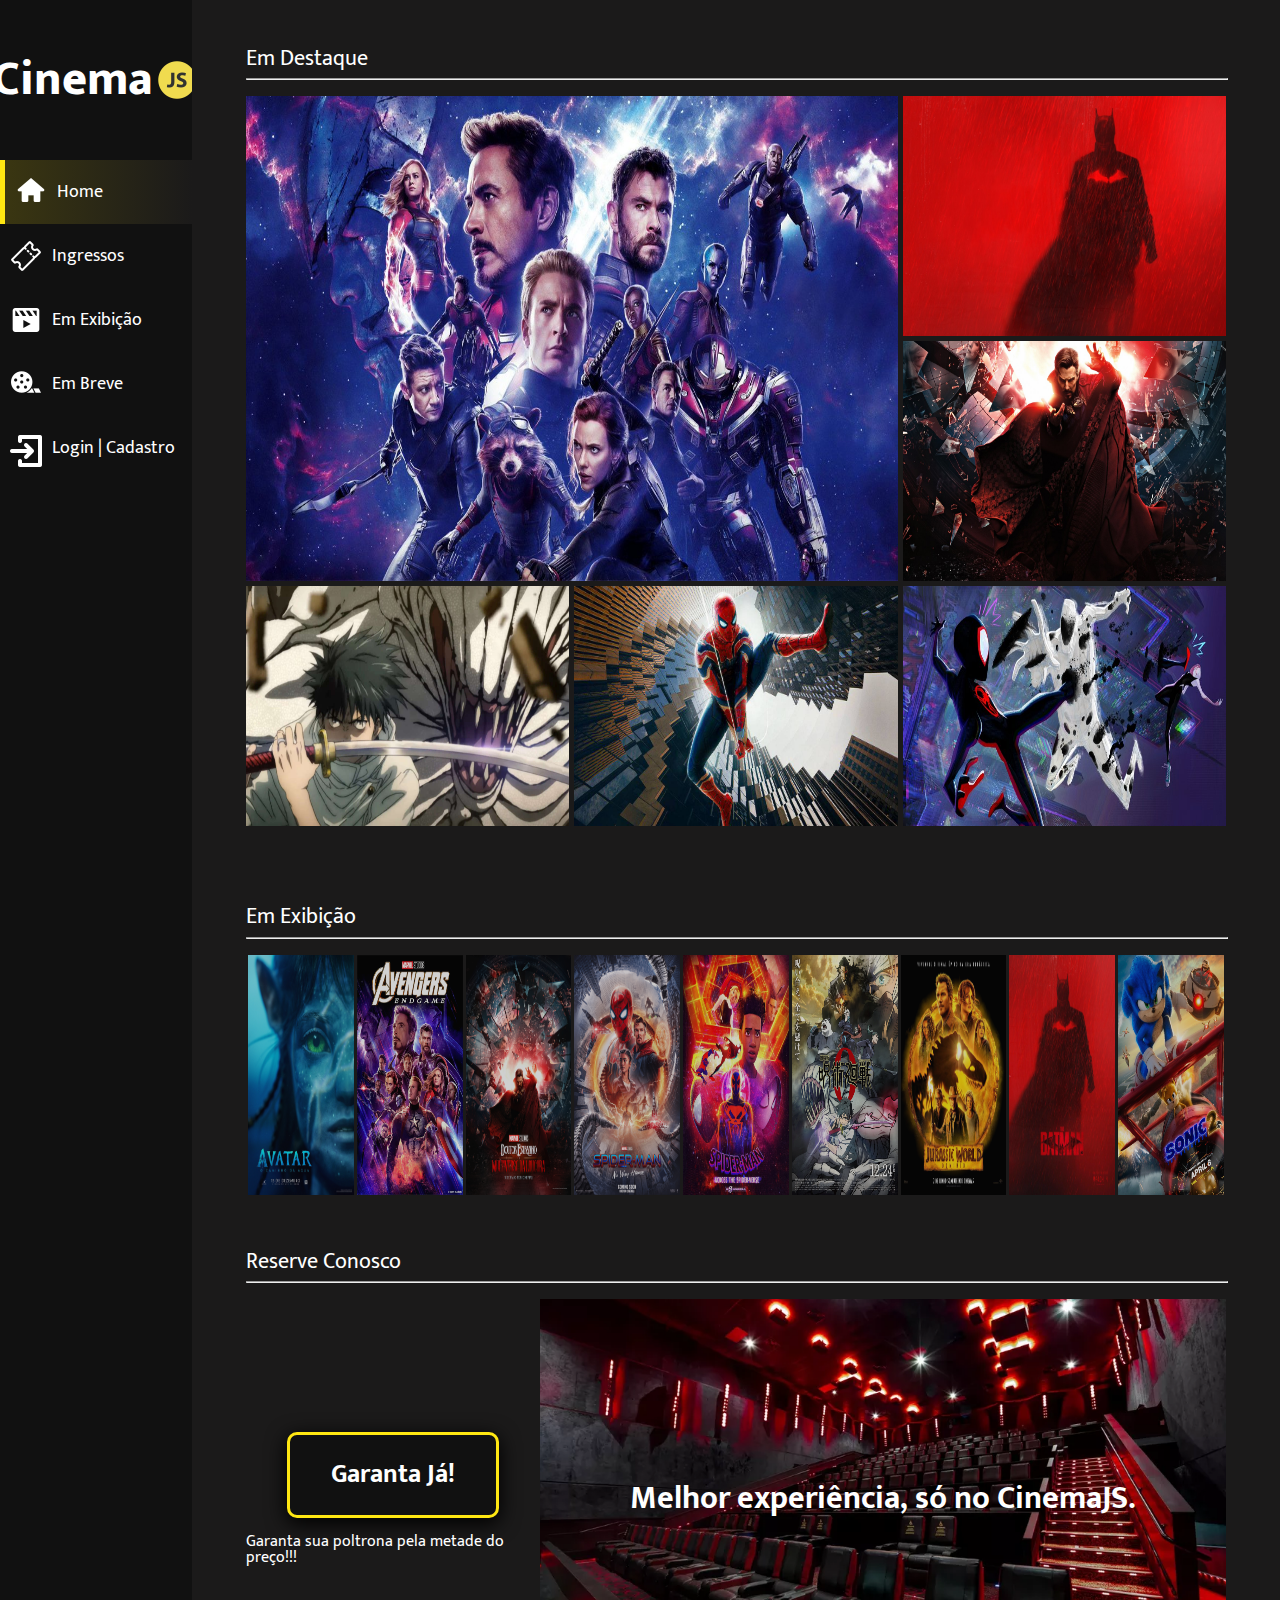
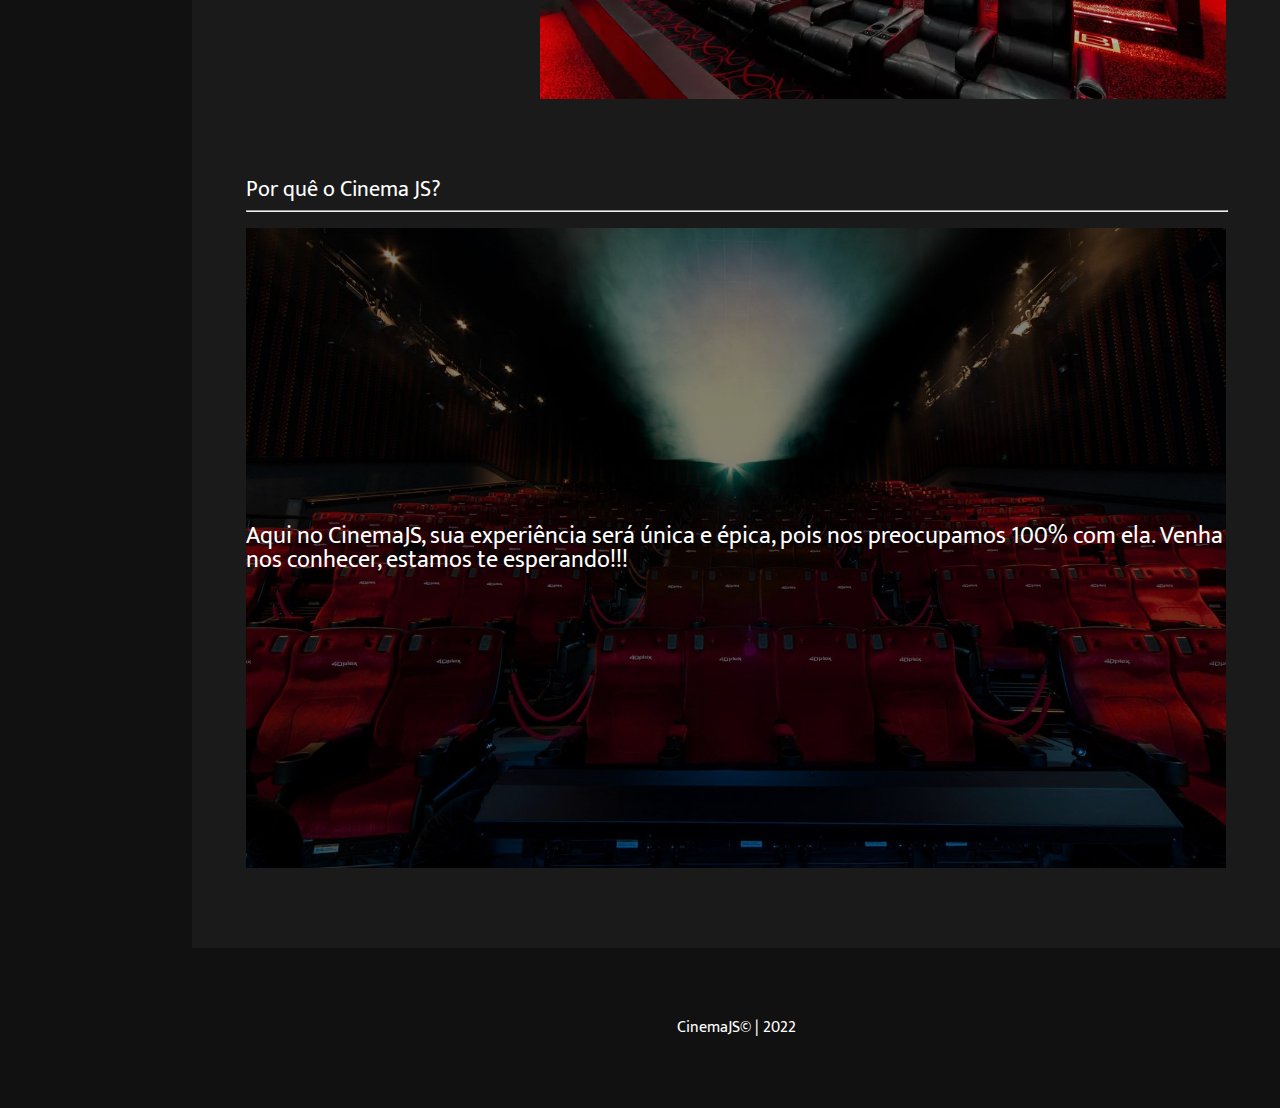
==== commit 437fe08d: "task-0006:feat: layout for mobile device" ====
--- a/index.html
+++ b/index.html
@@ -106,16 +106,6 @@
     </main>
     <footer class="base-footer">
         <h3 class="base-footer__logo">CinemaJS&copy;&nbsp;|&nbsp;2022</h3>
-        <div class="base-footer__links">
-            <!--<div class="principal__titulo">
-                <h4 class="principal__titulo--links">Siga nossas redes sociais</h4>
-                <hr class="principal__linha">
-            </div>
-            <div class="rodape__links--links">
-                <a class="rodape__links--icon" href="https://www.linkedin.com/in/lucas-guilherme-ramos-piovesan-21154217b/" target="_blank"></a>
-                <a class="rodape__links--icon" href="https://github.com/LucasGRPiovesan/CinemaJS" target="_blank"></a>
-            </div>-->
-        </div>
     </footer>
 </body>
 </html>--- a/app/assets/css/base/style.css
+++ b/app/assets/css/base/style.css
@@ -62,3 +62,34 @@
     background: #111111;
     border: none;
 }
+
+
+@media screen and (max-width: 480px) {
+    
+    body {
+
+        display: grid;
+        grid-template-areas: 
+            "cabecalho""pagina"
+                        "rodape"
+        ;
+    
+        grid-template-rows: 15rem auto 10rem;
+        grid-template-columns: 100%;
+    
+        width: 100%;
+        height: 100%;
+    
+        font-family: var(--fonte-base);
+        color: var(--color-font-base);
+        background: var(--color-background-base);
+    }
+
+    .active {
+            
+        border-left: none;
+        border-bottom: 5px solid var(--color-base);
+        background-image: linear-gradient(to top, #ffe7122c, var(--color-background-container));
+    }
+
+}
--- a/app/assets/css/header.css
+++ b/app/assets/css/header.css
@@ -88,4 +88,96 @@
             
             cursor: pointer;
             background-image: linear-gradient(to right, var(--color-background-base), var(--color-background-container));
-        }+        }
+
+
+@media screen and (max-width: 480px) {
+
+    .base-header {
+    
+        background: var(--color-background-container);
+    
+        flex-direction: column;
+    
+        grid-area: cabecalho;
+        grid-column: 1 / 2;
+        grid-row: 1 / 2;
+    }
+
+    .base-header__title {
+
+        align-items: center;
+
+        font-size: 3rem;
+        font-weight: 800;
+
+        height: 10rem;
+        
+        justify-content: center;
+
+        width: 100%;
+    }
+
+    .base-header__menu {
+
+        justify-content: center;
+        flex-direction: row;
+        flex-wrap: wrap;
+    }
+
+        .base-header__menu--item {
+
+
+            align-items: center;
+            justify-content: center;
+            
+            width: 8rem;
+            height: 4rem;
+            font-size: 1.1rem;
+
+            text-decoration: none;
+
+            color: white;
+
+            box-sizing: border-box;
+        }
+
+    .base-header__menu--item::before {
+
+        filter: invert(100%);
+        margin: 0px 10px;
+    }
+
+    .base-header__menu--item:nth-child(1)::before {
+
+        content: none;
+    }
+
+    .base-header__menu--item:nth-child(2)::before {
+
+        content: none;
+        height: 32px;
+    }
+
+    .base-header__menu--item:nth-child(3)::before {
+
+        content: none;
+        height: 32px;
+    }
+
+    .base-header__menu--item:nth-child(4)::before {
+
+        content: none;
+    }
+
+    .base-header__menu--item:nth-child(5)::before {
+
+        content: none;
+        height: 27px;
+    }
+
+    .base-header__menu--item:nth-child(5) {
+
+        width: 10rem;
+    }
+}--- a/app/assets/css/main.css
+++ b/app/assets/css/main.css
@@ -175,4 +175,128 @@
 
         .principal__marketing p {
             font-size: 1.5rem;
-        }+        }
+
+
+@media screen and (max-width: 480px) {
+
+    .principal {
+
+        align-items: center;
+        background: var(--color-background-base);
+        flex-direction: column;
+        grid-area: pagina;
+        grid-column: 1 / 2; 
+        grid-row: 2 / 3;
+        padding-top: 3rem;
+    }
+
+        .principal__highlights {
+
+            display: grid;
+            grid-template-columns: 1fr 1fr;
+            grid-template-rows: 15rem 7.5rem;
+
+            margin-bottom: 4rem;
+            width: 90%;
+        }
+
+            .principal__highlights___movie:nth-child(1) {
+                grid-column: 1 / 3;
+                grid-row: 1 / 2;
+            }
+
+            .principal__highlights___movie:nth-child(2) {
+                grid-column: 1 / 2;
+                grid-row: 2 / 3;
+            }
+
+            .principal__highlights___movie:nth-child(3) {
+                grid-column: 2 / 3;
+                grid-row: 2 / 3;
+            }
+
+            .principal__highlights___movie:nth-child(4) {
+                display: none;
+            }
+
+            .principal__highlights___movie:nth-child(5) {
+                display: none;
+            }
+
+            .principal__highlights___movie:nth-child(6) {
+                display: none;
+            }
+
+
+        .principal__exhibition {
+
+            display: grid;
+            grid-template-columns: 1fr 1fr;
+            grid-gap: 2px;
+    
+            height: auto;
+            margin-bottom: 4rem;
+            width: 90%;
+        }
+
+            .principal__exhibition___movie {
+
+                height: 100%;
+                margin: 0 1.5px;
+                opacity: 0.8;
+                transition: 0.2s ease-in-out;
+                width: 100%;
+
+            }
+
+        .principal__promotion {
+
+            display: grid;
+            grid-template-columns: 100%;
+            grid-template-rows: 2fr 1fr;
+            height: 25rem;
+        }
+
+            .principal__promotion___btn-field {
+                
+
+                grid-row: 2 / 3;
+                grid-column: 1 / 2;
+
+                align-items: center;
+                background: var(--color-background-base);
+                justify-content: center;
+                margin-bottom: 1rem;
+                width: 100%;
+            }
+
+            .principal__promotion___img {
+
+                grid-row: 1 / 2;
+                grid-column: 1 / 2;
+
+                display: flex;
+                
+                align-items: center;
+                background: url('../img/banner-image-reduzida.jpeg') center/ cover no-repeat;
+                font-weight: 700;
+                font-size: 1.3rem;
+                justify-content: center;
+                height: 20rem;
+                width: 100%;
+                margin-bottom: 2rem;
+            }
+
+        .principal .principal__section-header:nth-child(7) {
+
+            display: none;
+        }
+
+        .principal__marketing {
+
+            display: none;
+        }
+
+
+}--- a/app/assets/css/footer.css
+++ b/app/assets/css/footer.css
@@ -1,6 +1,7 @@
 .base-footer {
 
     display: flex;
+    justify-content: center;
 
     grid-area: rodape;
     grid-column: 2 / 3;
@@ -16,4 +17,21 @@
         justify-content: center;
         width: 70%;
         height: 100%;
-    }+    }
+
+
+@media screen and (max-width: 480px) {
+
+    .base-footer {
+
+        display: flex;
+        justify-content: center;
+    
+        grid-area: rodape;
+        grid-column: 1 / 2;
+        grid-row: 3 / 4;
+    
+        background: var(--color-background-container);
+        margin-top: 2rem;
+    }
+}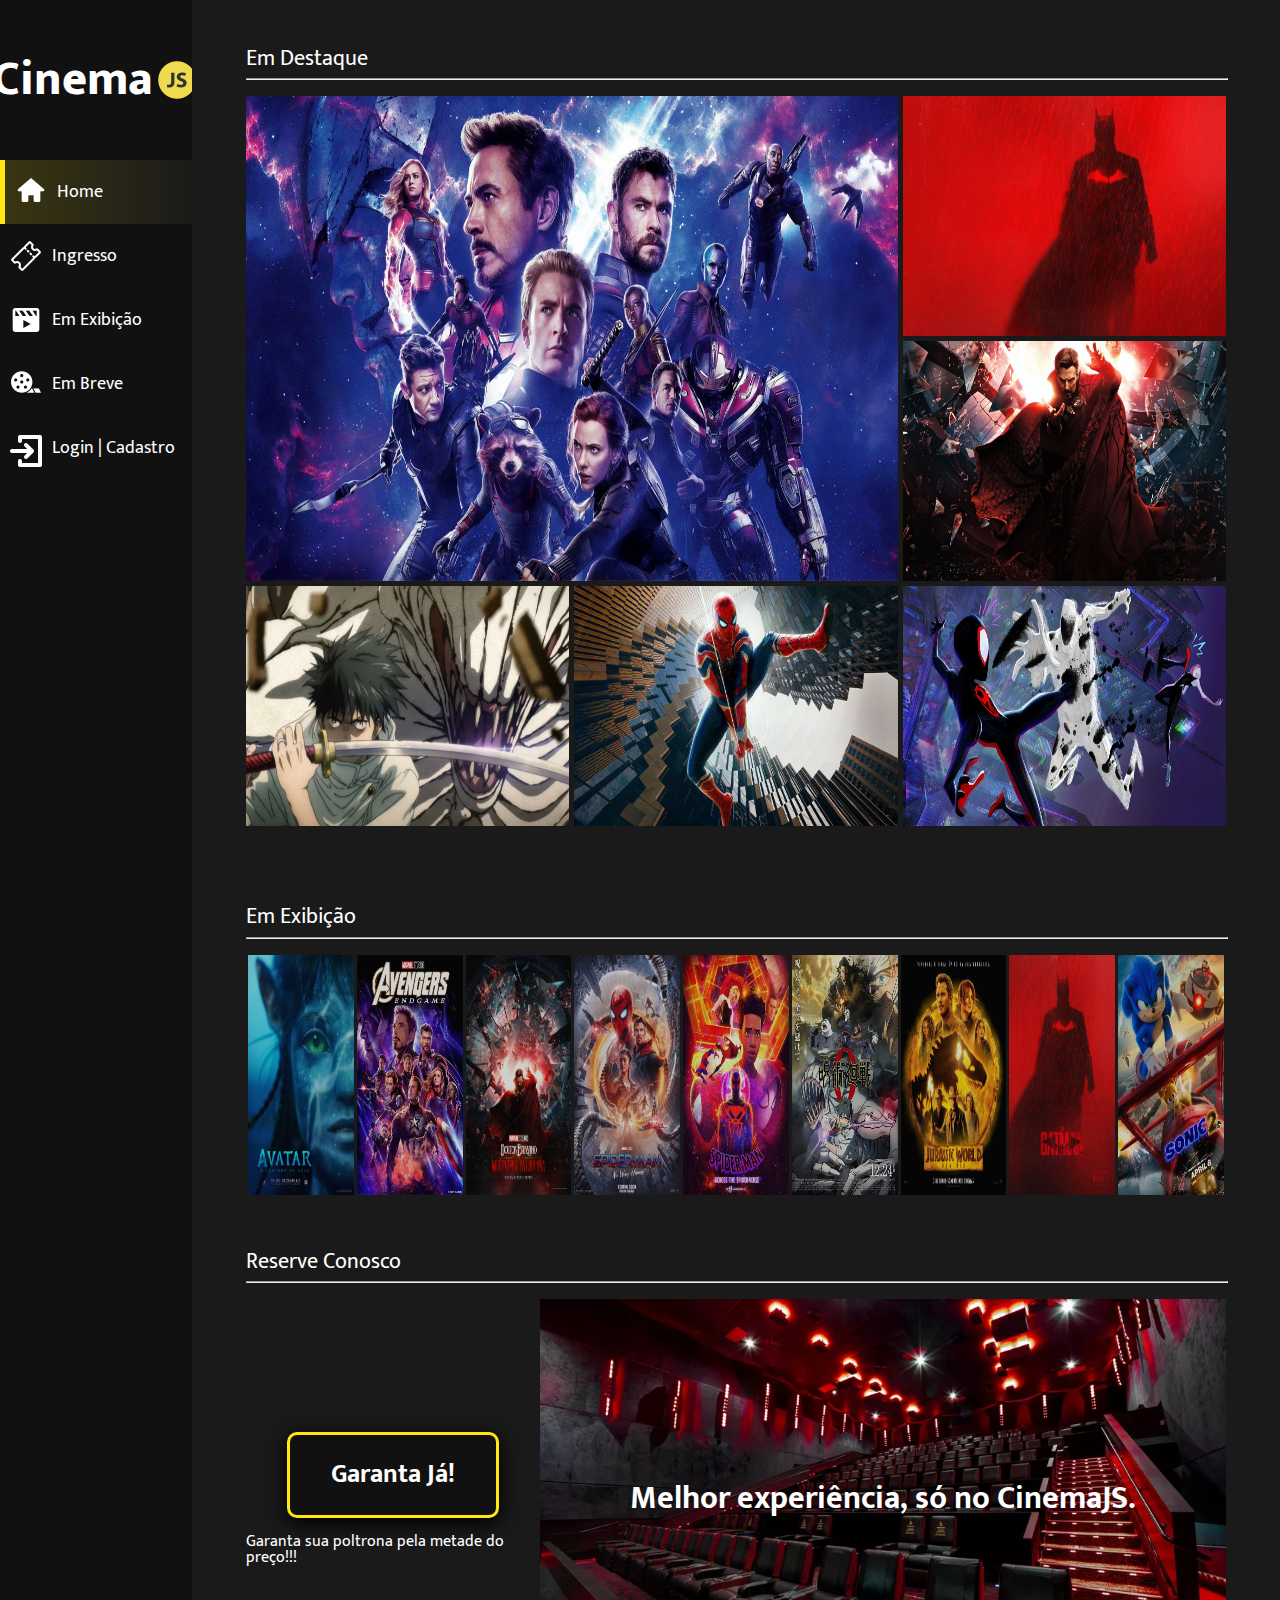
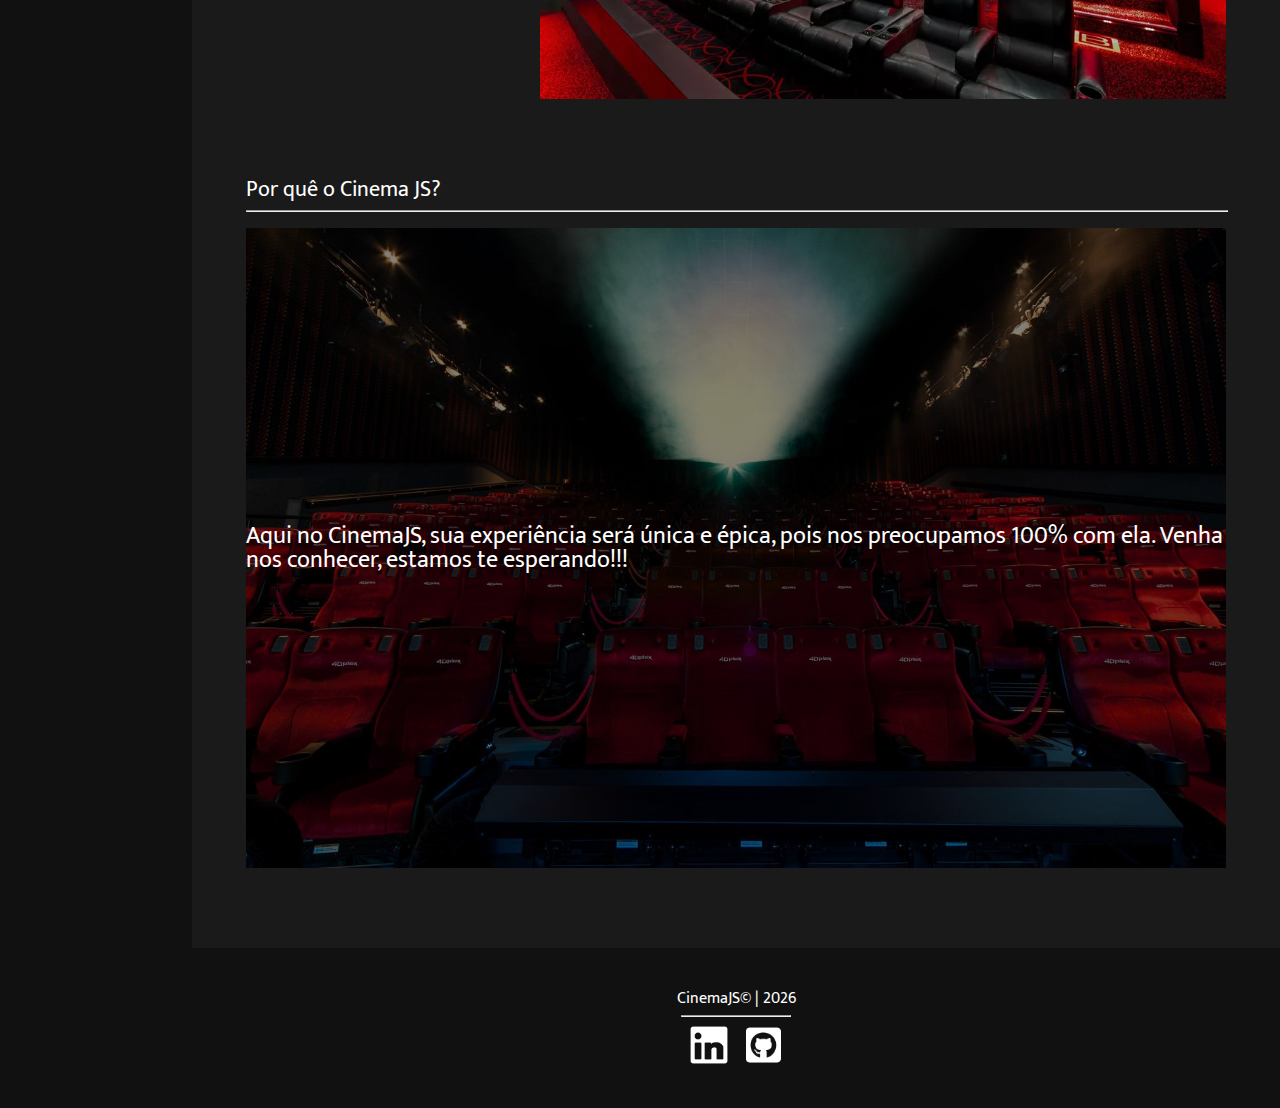
==== commit f82bfe2e: "task-0007:feat: Starting MVC architecture in JavaScript" ====
--- a/index.html
+++ b/index.html
@@ -14,73 +14,18 @@
 </head>
 <body>
     <header class="base-header">
-        <h1 class="base-header__title">Cinema<img src="./app/assets/img/js.png" alt=""></h1>
-        <nav class="base-header__menu">
-            <a class="base-header__menu--item active" href="#">Home</a>
-            <a class="base-header__menu--item" href="./tickets.html">Ingressos</a>
-            <a class="base-header__menu--item" href="./exhibition.html">Em Exibição</a>
-            <a class="base-header__menu--item" href="./coming-soon.html">Em Breve</a>
-            <a class="base-header__menu--item" href="./login.html">Login | Cadastro</a>
-        </nav>
     </header>
     <main class="principal">
         <div class="principal__section-header">
             <h2 class="principal__section-header___title">Em Destaque</h2>
             <hr class="principal__section-header___line">
         </div>
-        <section class="principal__highlights">
-            <a class="principal__highlights___movie" href="#">
-                <img class="principal__highlights___movie--poster" src="app/assets/img/banners/Avengers-Endgame-Banner-2.jpeg" alt="">
-            </a>
-            <a class="principal__highlights___movie" href="#">
-                <img class="principal__highlights___movie--poster" src="app/assets/img/banners/the-batman.jpeg" alt="">
-            </a>
-            <a class="principal__highlights___movie" href="#">
-                <img class="principal__highlights___movie--poster" src="app/assets/img/banners/doutor-estranho.jpeg" alt="">
-            </a>
-            <a class="principal__highlights___movie" href="#">
-                <img class="principal__highlights___movie--poster" src="app/assets/img/banners/Jujutsu-Kaisen-0.jpeg" alt="">
-            </a>
-            <a class="principal__highlights___movie" href="#">
-                <img class="principal__highlights___movie--poster" src="app/assets/img/banners/homem-aranha-sem-volta-para-casa.jpeg" alt="">
-            </a>
-            <a class="principal__highlights___movie" href="#">
-                <img class="principal__highlights___movie--poster" src="app/assets/img/banners/ha_atraves.jpeg" alt="">
-            </a>
-        </section>
+        <section class="principal__highlights home"></section>
         <div class="principal__section-header">
             <h2 class="principal__section-header___title">Em Exibição</h2>
             <hr class="principal__section-header___line">
         </div>
-        <section class="principal__exhibition">
-            <a class="principal__exhibition___movie" href="#">
-                <img class="principal__exhibition___movie--poster" src="app/assets/img/avatar-2.jpeg" alt="">
-            </a>
-            <a class="principal__exhibition___movie" href="#">
-                <img class="principal__exhibition___movie--poster" src="app/assets/img/avengers-endgame.jpeg" alt="">
-            </a>
-            <a class="principal__exhibition___movie" href="#">
-                <img class="principal__exhibition___movie--poster" src="app/assets/img/doutor-estranho.jpeg" alt="">
-            </a>
-            <a class="principal__exhibition___movie" href="#">
-                <img class="principal__exhibition___movie--poster" src="app/assets/img/homem-aranha-sem-volta-para-casa.jpeg" alt="">
-            </a>
-            <a class="principal__exhibition___movie" href="#">
-                <img class="principal__exhibition___movie--poster" src="app/assets/img/homem-aranha-atraves.jpeg" alt="">
-            </a>
-            <a class="principal__exhibition___movie" href="#">
-                <img class="principal__exhibition___movie--poster" src="app/assets/img/jujutsu-kaisen-0.jpeg" alt="">
-            </a>
-            <a class="principal__exhibition___movie" href="#">
-                <img class="principal__exhibition___movie--poster" src="app/assets/img/jurassic-world-dominio.jpeg" alt="">
-            </a>
-            <a class="principal__exhibition___movie" href="#">
-                <img class="principal__exhibition___movie--poster" src="app/assets/img/the-batman.jpeg" alt="">
-            </a>
-            <a class="principal__exhibition___movie" href="#">
-                <img class="principal__exhibition___movie--poster" src="app/assets/img/sonic-2.jpeg" alt="">
-            </a>
-        </section>
+        <section class="principal__exhibition test"></section>
         <div class="principal__section-header">
             <h2 class="principal__section-header___title">Reserve Conosco</h2>
             <hr class="principal__section-header___line">
@@ -105,7 +50,7 @@
         </section>
     </main>
     <footer class="base-footer">
-        <h3 class="base-footer__logo">CinemaJS&copy;&nbsp;|&nbsp;2022</h3>
     </footer>
+    <script type="module" src="app/js/app.js"></script>
 </body>
 </html>--- a/app/assets/css/main.css
+++ b/app/assets/css/main.css
@@ -35,11 +35,15 @@
 
         display: grid;
         grid-gap: 5px;
+        
+        margin-bottom: 5rem;
+        width: 90%;
+    }
+    
+    .home {        
+        
         grid-template-columns: 33,33% 33,33% 33,33%;
         grid-template-rows: 15rem 15rem 15rem;
-
-        margin-bottom: 5rem;
-        width: 90%;
     }
     
         .principal__highlights___movie:nth-child(1) {
--- a/app/assets/css/footer.css
+++ b/app/assets/css/footer.css
@@ -1,6 +1,7 @@
 .base-footer {
 
     display: flex;
+    flex-direction: column;
     justify-content: center;
 
     grid-area: rodape;
@@ -15,10 +16,37 @@
         display: flex;
         align-items: center;
         justify-content: center;
-        width: 70%;
-        height: 100%;
+        width: 100%;
     }
 
+    .base-footer__line {
+
+        width: 10%;
+    }
+
+    .base-footer__links {
+
+        display: flex;
+        align-self: center;
+        justify-content: space-around;
+        width: 10%;
+        height: auto;
+        
+    }
+
+        .base-footer__links a:nth-child(1) {
+
+            content: url('../img/linked_media_online_social_icon.png');
+            filter: invert(100%);
+            height: 2.5rem;
+        }
+
+        .base-footer__links a:nth-child(2) {
+
+            content: url('../img/github_square_icon.png');
+            filter: invert(100%);
+            height: 2.5rem;
+        }
 
 @media screen and (max-width: 480px) {
 
@@ -34,4 +62,14 @@
         background: var(--color-background-container);
         margin-top: 2rem;
     }
+
+        .base-footer__line {
+
+            width: 40%;
+        }
+
+        .base-footer__links {
+            width: 40%;
+            justify-content: space-evenly;
+        }
 }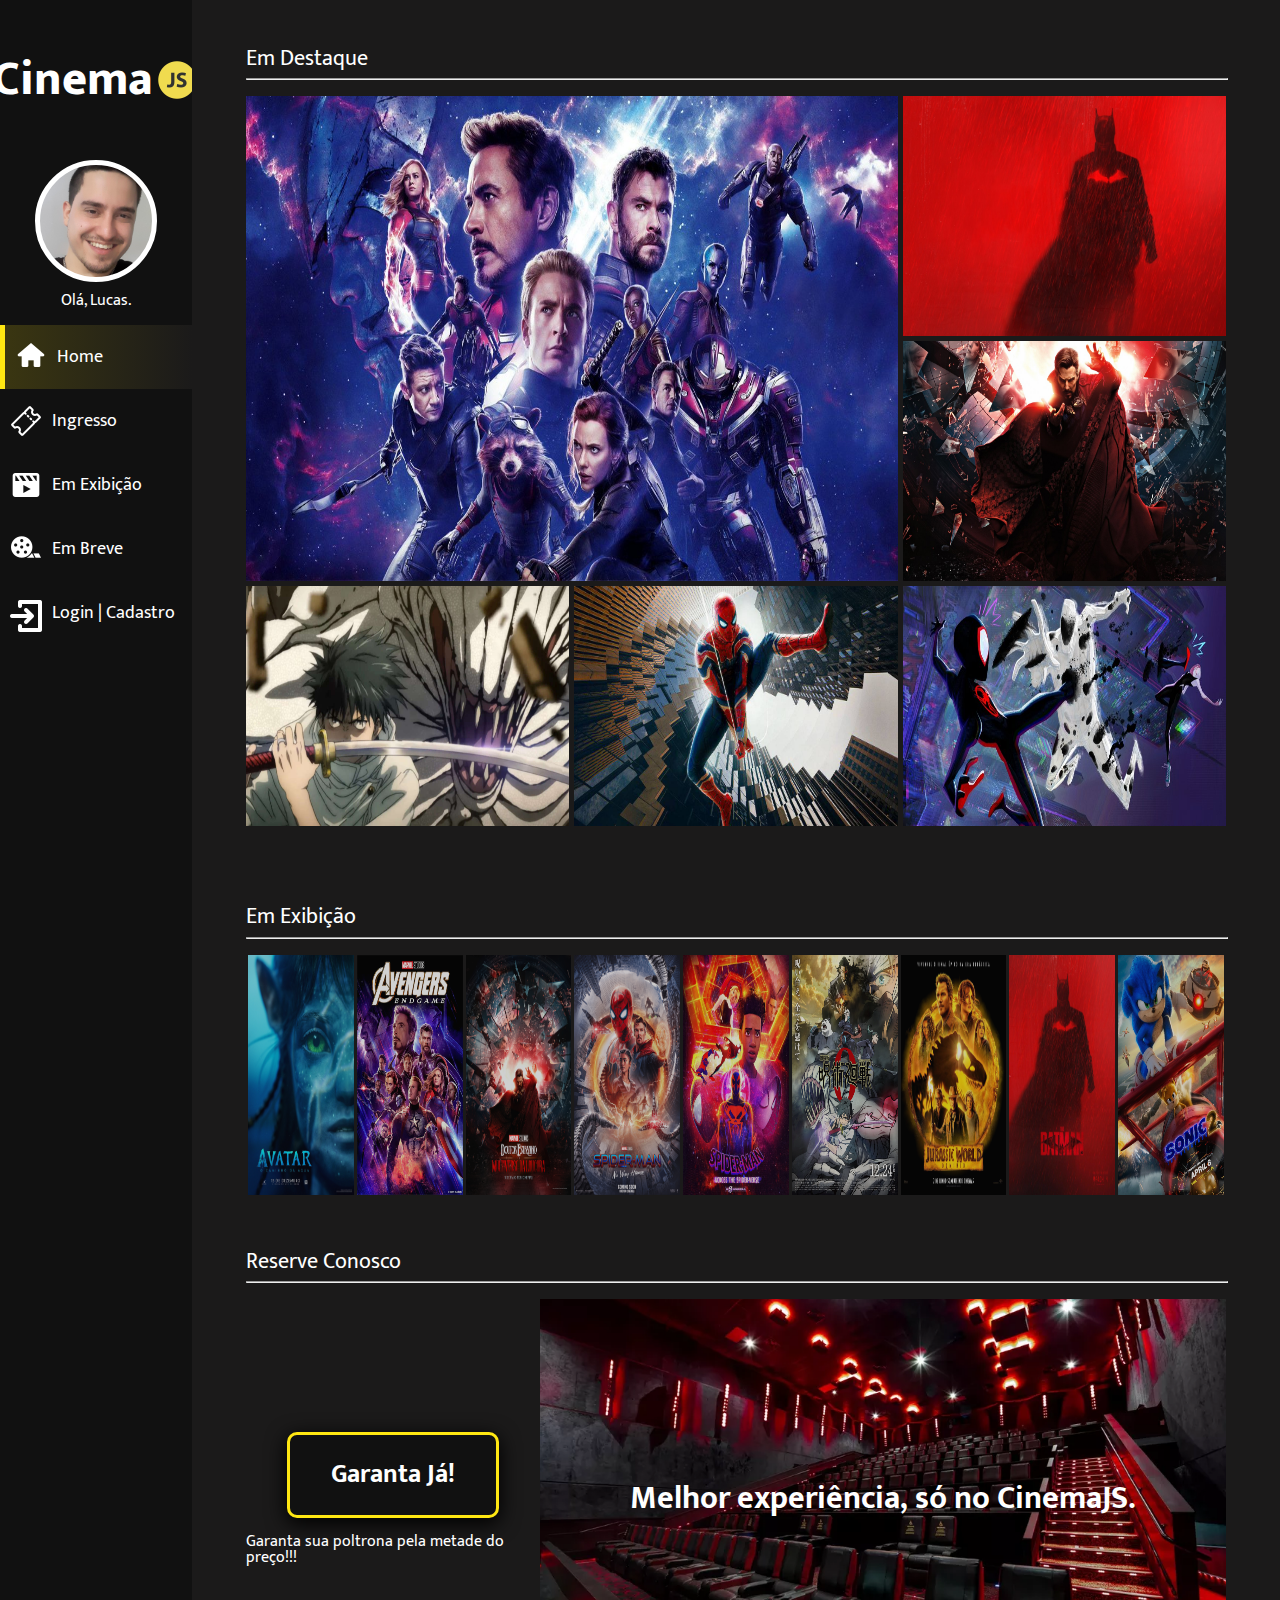
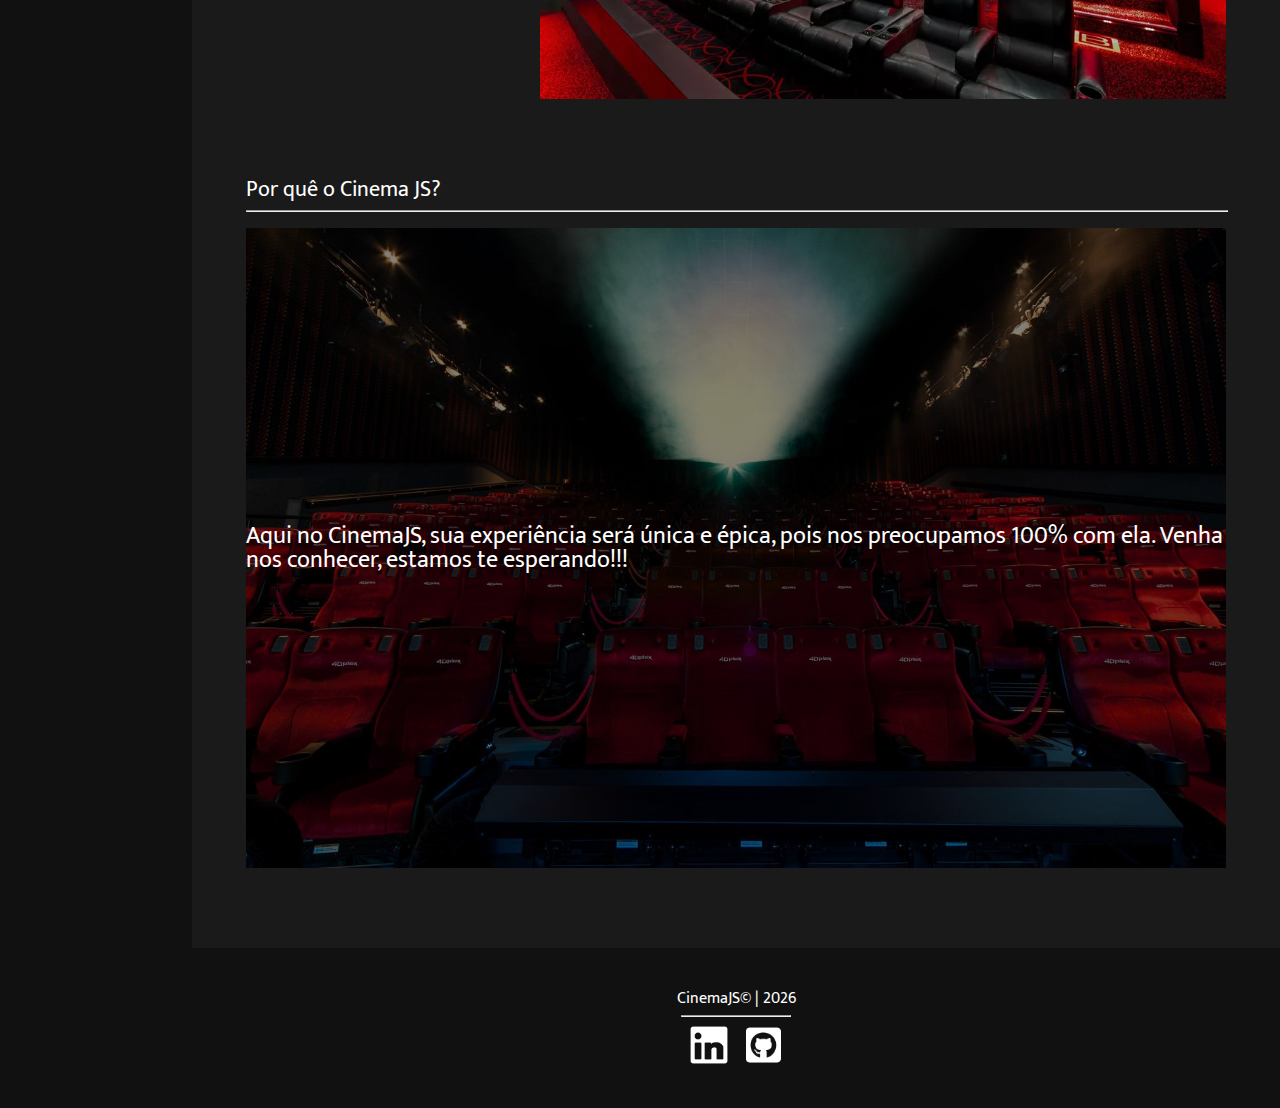
==== commit f07e2944: "task-0010:feat: Responsive layout for menu and user page" ====
--- a/index.html
+++ b/index.html
@@ -16,6 +16,10 @@
     <header class="base-header">
     </header>
     <main class="principal">
+        <div class="principal__mobile-header">
+            <span class="principal__mobile-header--menu"></span>
+            <h1 class="principal__mobile-header--title">Cinema<img src="./app/assets/img/js.png" alt=""></h1>
+        </div>
         <div class="principal__section-header">
             <h2 class="principal__section-header___title">Em Destaque</h2>
             <hr class="principal__section-header___line">
@@ -39,7 +43,7 @@
                 <p>Melhor experiência, só no CinemaJS.</p>
             </div>
         </section>
-        <div class="principal__section-header">
+        <div class="principal__section-header header-marketing">
             <h2 class="principal__section-header___title">Por quê o Cinema JS?</h2>
             <hr class="principal__section-header___line">
         </div>
--- a/app/assets/css/base/style.css
+++ b/app/assets/css/base/style.css
@@ -7,6 +7,10 @@
     border-left: 5px solid var(--color-base);
     background-image: linear-gradient(to right, #ffe7122c, var(--color-background-base));
 }
+
+.active_user-page {
+    border: 5px solid var(--color-base) !important;
+} 
 
 .centralizado {
     margin: 0 auto;
@@ -67,29 +71,9 @@
 @media screen and (max-width: 480px) {
     
     body {
-
-        display: grid;
-        grid-template-areas: 
-            "cabecalho""pagina"
-                        "rodape"
-        ;
     
-        grid-template-rows: 15rem auto 10rem;
-        grid-template-columns: 100%;
-    
-        width: 100%;
-        height: 100%;
-    
-        font-family: var(--fonte-base);
-        color: var(--color-font-base);
-        background: var(--color-background-base);
-    }
-
-    .active {
-            
-        border-left: none;
-        border-bottom: 5px solid var(--color-base);
-        background-image: linear-gradient(to top, #ffe7122c, var(--color-background-container));
+        display: flex;
+        flex-direction: column;
     }
 
 }
--- a/app/assets/css/header.css
+++ b/app/assets/css/header.css
@@ -26,6 +26,28 @@
         justify-content: center;
 
         width: 100%;
+    }
+
+    .base-header__profile-image {
+
+        align-self: center;
+        background: url('../img/user/teste.jpg') center/ cover no-repeat;
+        border: 5px solid white;
+        border-radius: 100px;
+        height: 7rem;
+        margin-bottom: .7rem;
+        width: 7rem;
+        transition: .2s ease-in-out;
+    }
+
+        .base-header__profile-image:hover {
+            border: 5px solid var(--color-base);
+        }
+    
+    .base-header__profile-name {
+        
+        margin: 0 auto;
+        margin-bottom: 1rem;
     }
 
     .base-header__menu {
@@ -91,93 +113,87 @@
         }
 
 
-@media screen and (max-width: 480px) {
+@media screen and (max-width: 480px) {   
 
     .base-header {
     
-        background: var(--color-background-container);
-    
-        flex-direction: column;
-    
-        grid-area: cabecalho;
-        grid-column: 1 / 2;
-        grid-row: 1 / 2;
+        position: absolute;
+
+        width: 100vw;
+        height: 100vh;
+        
+        margin-left: -100%;
+        transition: .3s ease-in-out;
     }
 
-    .base-header__title {
+    .base-header__mobile {
 
-        align-items: center;
+        position: absolute;
 
-        font-size: 3rem;
-        font-weight: 800;
-
-        height: 10rem;
-        
-        justify-content: center;
+        display: flex;
+        justify-content: flex-end;
 
         width: 100%;
     }
 
-    .base-header__menu {
+        .base-header__mobile--icon {
+            content: url('../../assets/img/211688_forward_arrow_icon.png');
 
-        justify-content: center;
-        flex-direction: row;
-        flex-wrap: wrap;
+            filter: invert(100%);
+            margin-top: 10px;
+            margin-right: 10px;
+
+            height: 3.5rem;
+            transform: rotateY(180deg);
+        }
+
+        .base-header__profile-image {
+
+            height: 8rem;
+            width: 8rem;
+        }
+
+        .base-header__profile-name {
+        
+            font-size: 1.2rem;
+            margin-bottom: 2rem;
+        }
+
+
+        .base-header__menu--item {
+            
+            height: 6rem;
+            padding-left: 1rem;
+            font-size: 2rem;
+        }
+
+            .base-header__menu--item:nth-child(1)::before {
+
+                content: none;
+            }
+
+            .base-header__menu--item:nth-child(2)::before {
+
+                content: none;
+            }
+
+            .base-header__menu--item:nth-child(3)::before {
+
+                content: none;
+            }
+
+            .base-header__menu--item:nth-child(4)::before {
+
+                content: none;
+            }
+
+            .base-header__menu--item:nth-child(5)::before {
+
+                content: none;
+            }
+
+    .display-menu {
+        margin: 0;
     }
 
-        .base-header__menu--item {
-
-
-            align-items: center;
-            justify-content: center;
-            
-            width: 8rem;
-            height: 4rem;
-            font-size: 1.1rem;
-
-            text-decoration: none;
-
-            color: white;
-
-            box-sizing: border-box;
-        }
-
-    .base-header__menu--item::before {
-
-        filter: invert(100%);
-        margin: 0px 10px;
-    }
-
-    .base-header__menu--item:nth-child(1)::before {
-
-        content: none;
-    }
-
-    .base-header__menu--item:nth-child(2)::before {
-
-        content: none;
-        height: 32px;
-    }
-
-    .base-header__menu--item:nth-child(3)::before {
-
-        content: none;
-        height: 32px;
-    }
-
-    .base-header__menu--item:nth-child(4)::before {
-
-        content: none;
-    }
-
-    .base-header__menu--item:nth-child(5)::before {
-
-        content: none;
-        height: 27px;
-    }
-
-    .base-header__menu--item:nth-child(5) {
-
-        width: 10rem;
-    }
 }--- a/app/assets/css/main.css
+++ b/app/assets/css/main.css
@@ -14,6 +14,10 @@
     padding-top: 3rem;
 }
 
+    .principal__mobile-header {
+        display: none;
+    }
+
     .principal__section-header {
                 
         width: 90%;
@@ -29,6 +33,7 @@
         .principal__section-header___line {
 
             width: 100%;
+            color: #eeeeee;
         }
 
     .principal__highlights {
@@ -186,14 +191,37 @@
 
     .principal {
 
-        align-items: center;
-        background: var(--color-background-base);
-        flex-direction: column;
-        grid-area: pagina;
-        grid-column: 1 / 2; 
-        grid-row: 2 / 3;
-        padding-top: 3rem;
-    }
+        padding-top: 0;
+    }
+        .principal__mobile-header {
+
+            display: flex;
+
+            background: var(--color-background-container);
+
+            width: 100vw;
+            height: 5rem;
+
+            margin-bottom: 2.5rem;
+        }
+
+            .principal__mobile-header--menu {
+
+                content: url('../img/white-menu-icon-png-18.png');
+                height: 100%;
+            }
+
+            .principal__mobile-header--title {
+
+                display: flex;
+                align-items: center;
+                justify-self: center;
+
+                font-size: 2.5rem;
+                font-weight: 800;
+
+                height: 100%;
+            }
 
         .principal__highlights {
 
@@ -202,7 +230,6 @@
             grid-template-rows: 15rem 7.5rem;
 
             margin-bottom: 4rem;
-            width: 90%;
         }
 
             .principal__highlights___movie:nth-child(1) {
@@ -292,7 +319,7 @@
                 margin-bottom: 2rem;
             }
 
-        .principal .principal__section-header:nth-child(7) {
+        .header-marketing {
 
             display: none;
         }
--- a/app/assets/css/footer.css
+++ b/app/assets/css/footer.css
@@ -52,15 +52,8 @@
 
     .base-footer {
 
-        display: flex;
-        justify-content: center;
-    
-        grid-area: rodape;
-        grid-column: 1 / 2;
-        grid-row: 3 / 4;
-    
-        background: var(--color-background-container);
         margin-top: 2rem;
+        height: 10rem;
     }
 
         .base-footer__line {
